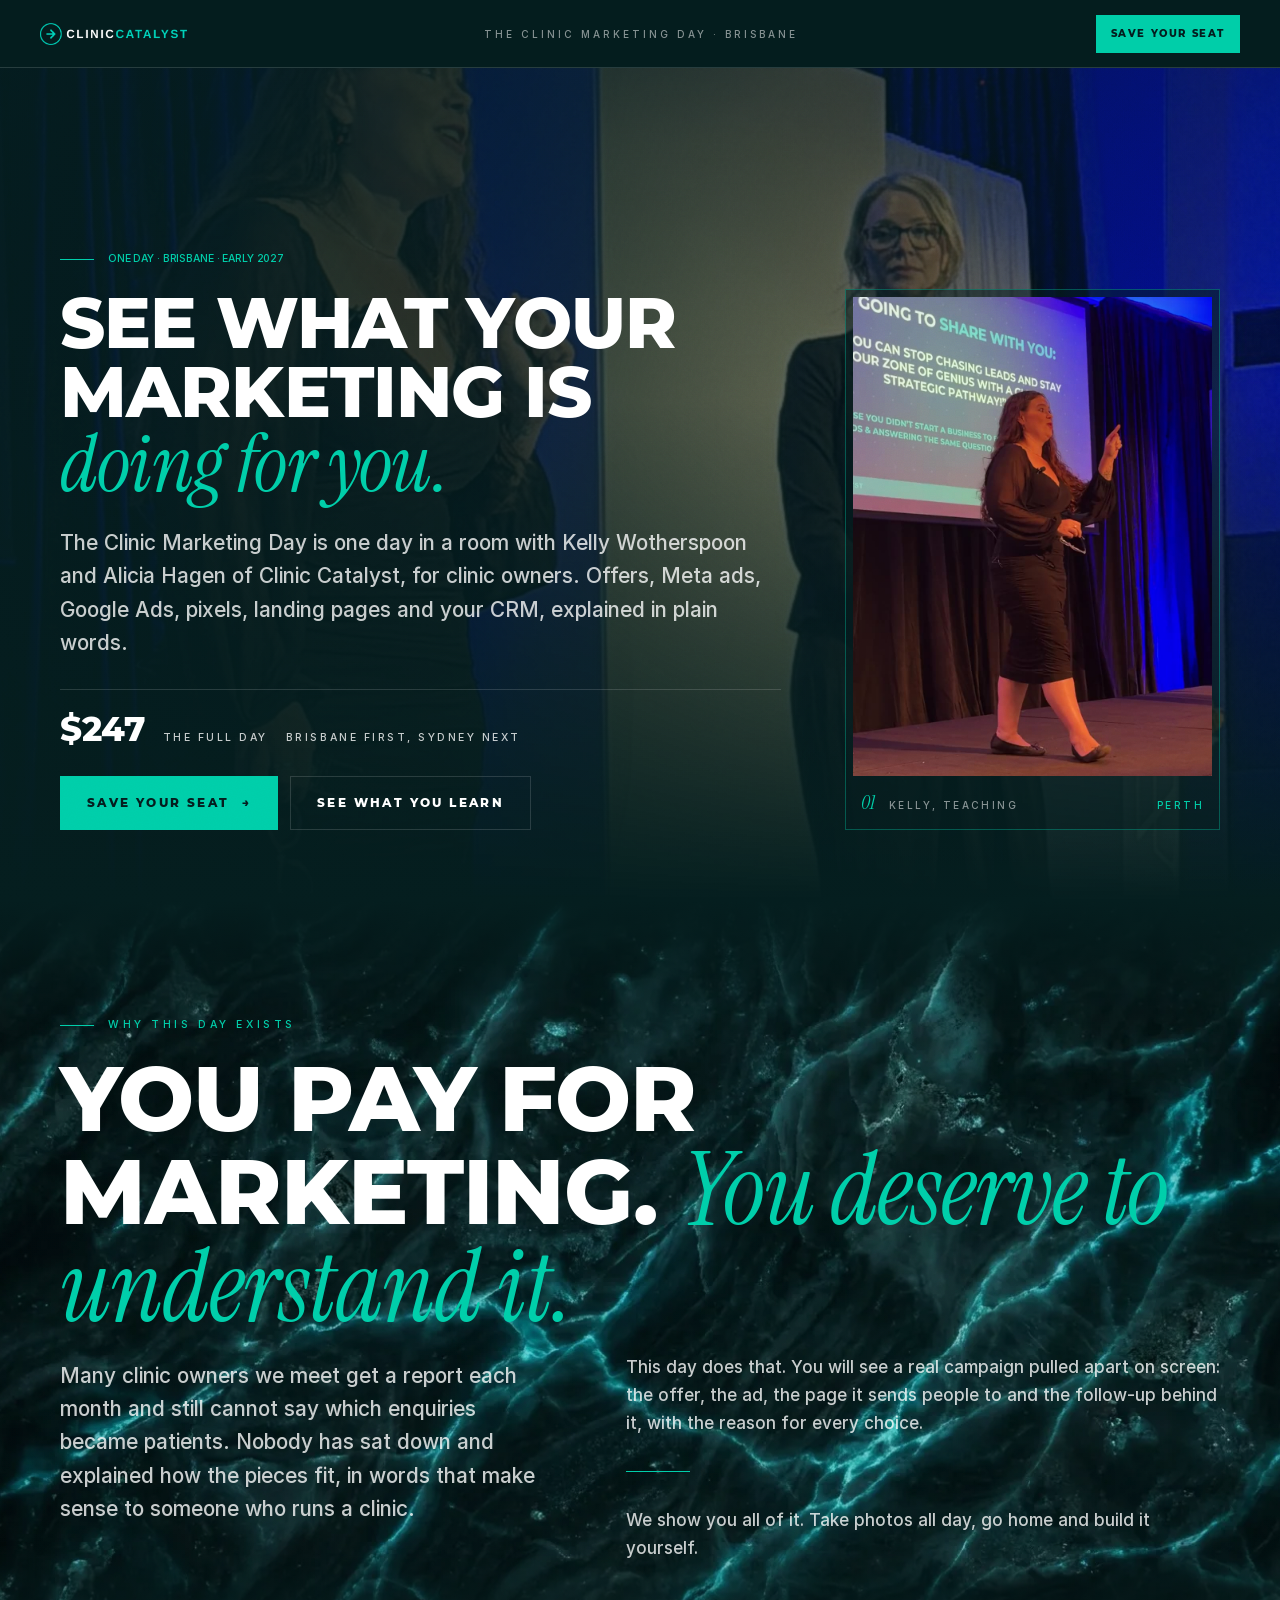
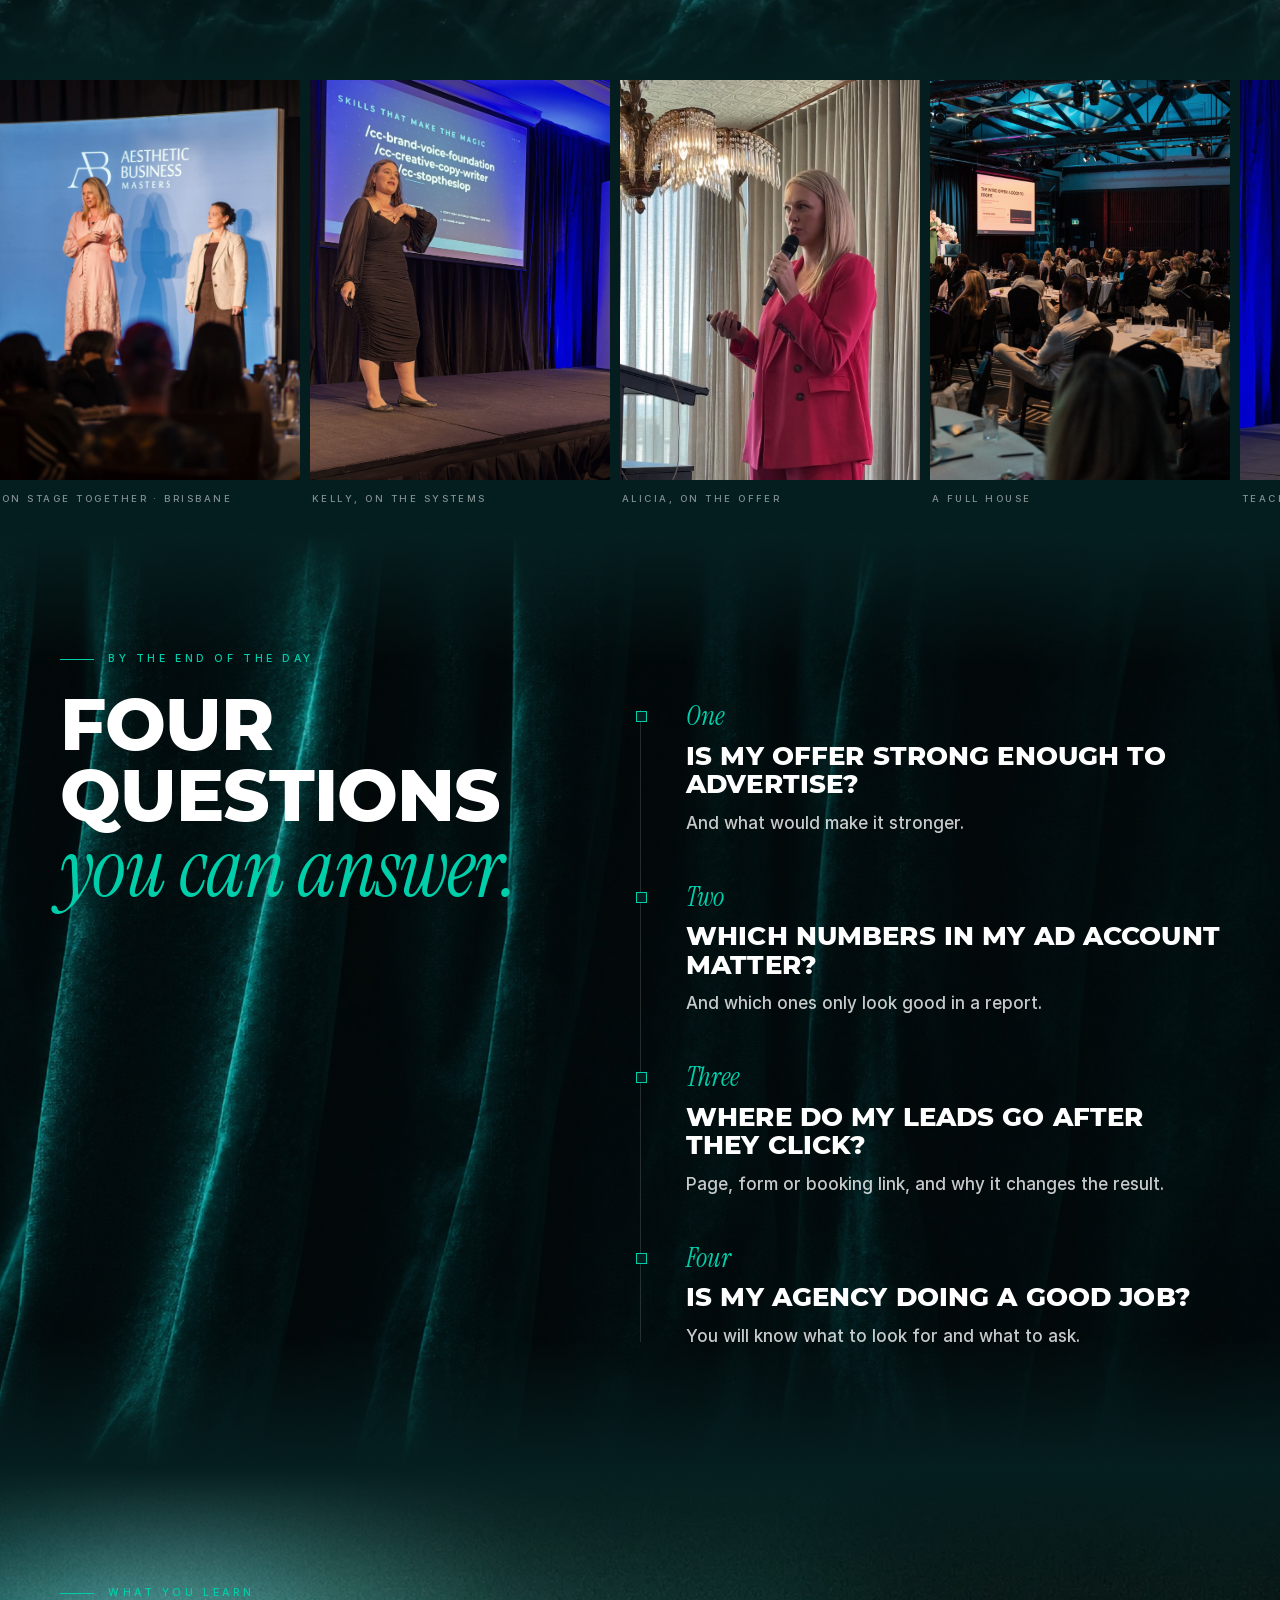
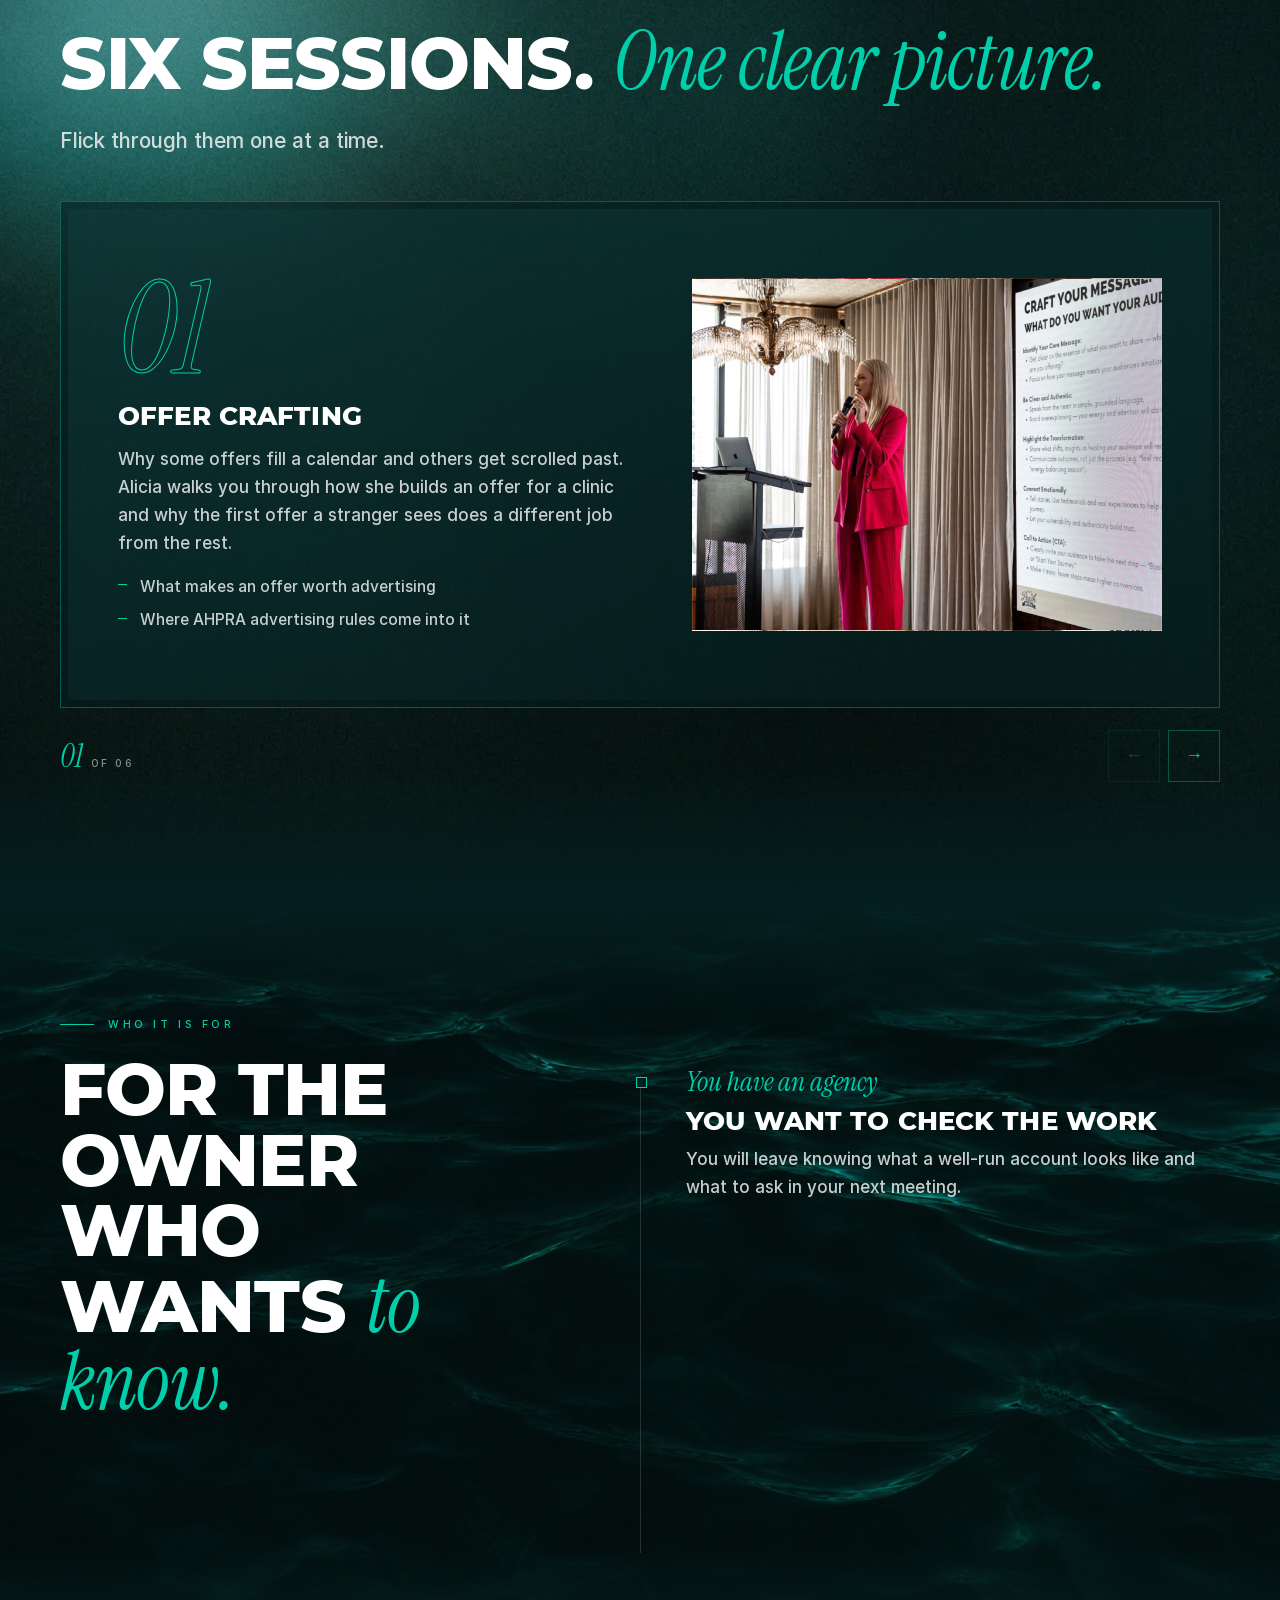
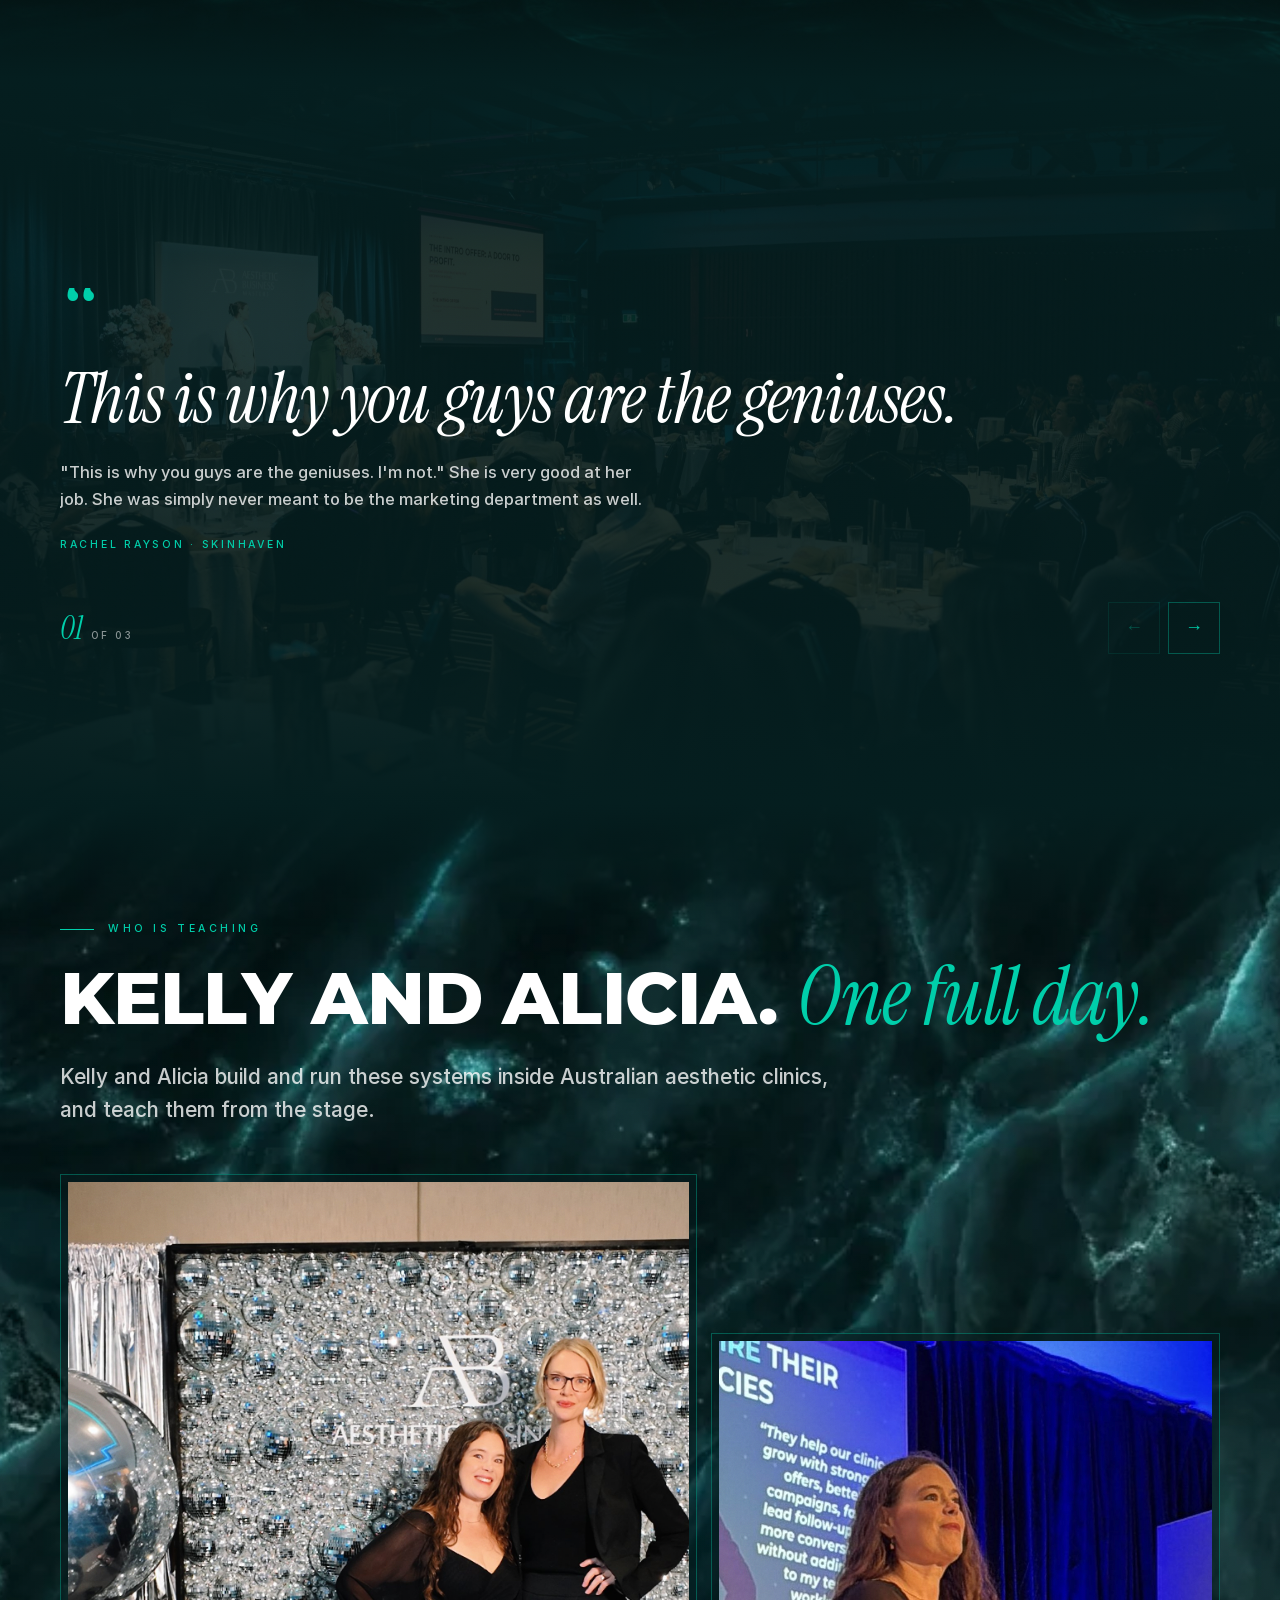
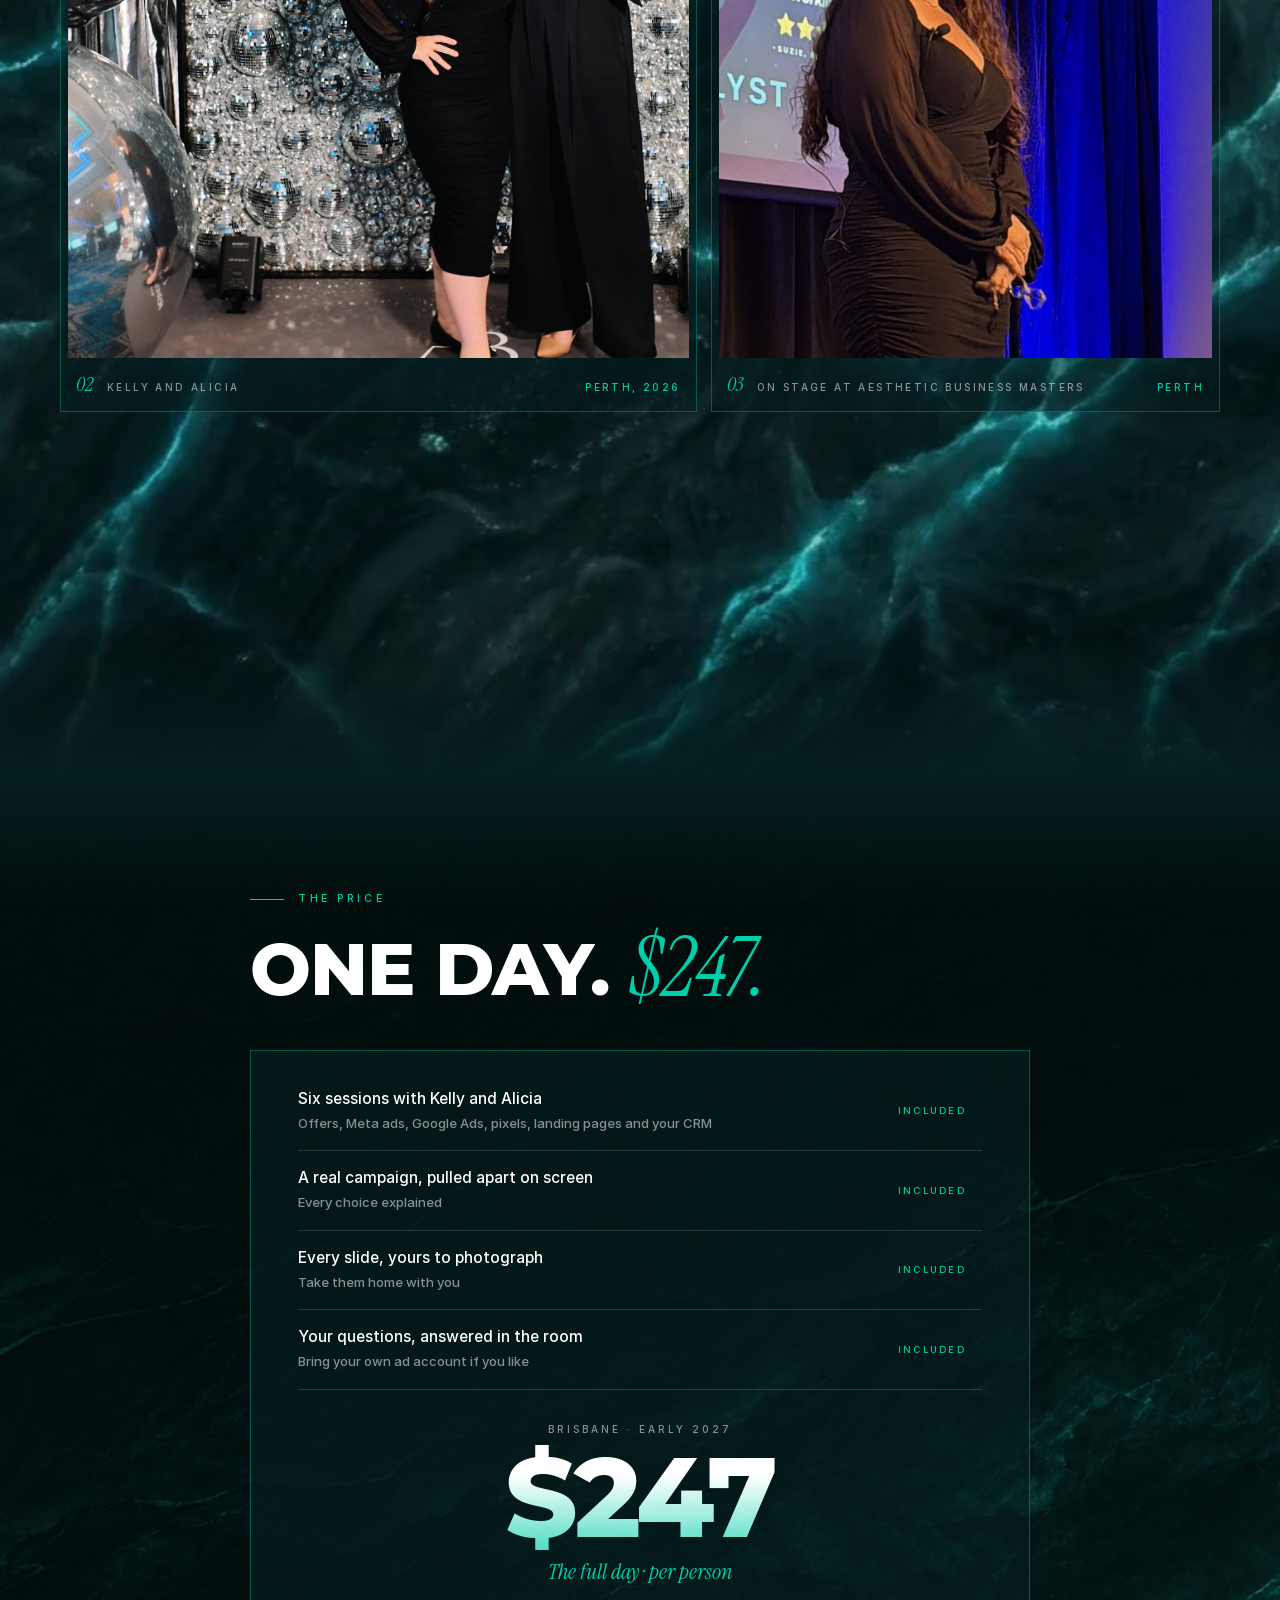
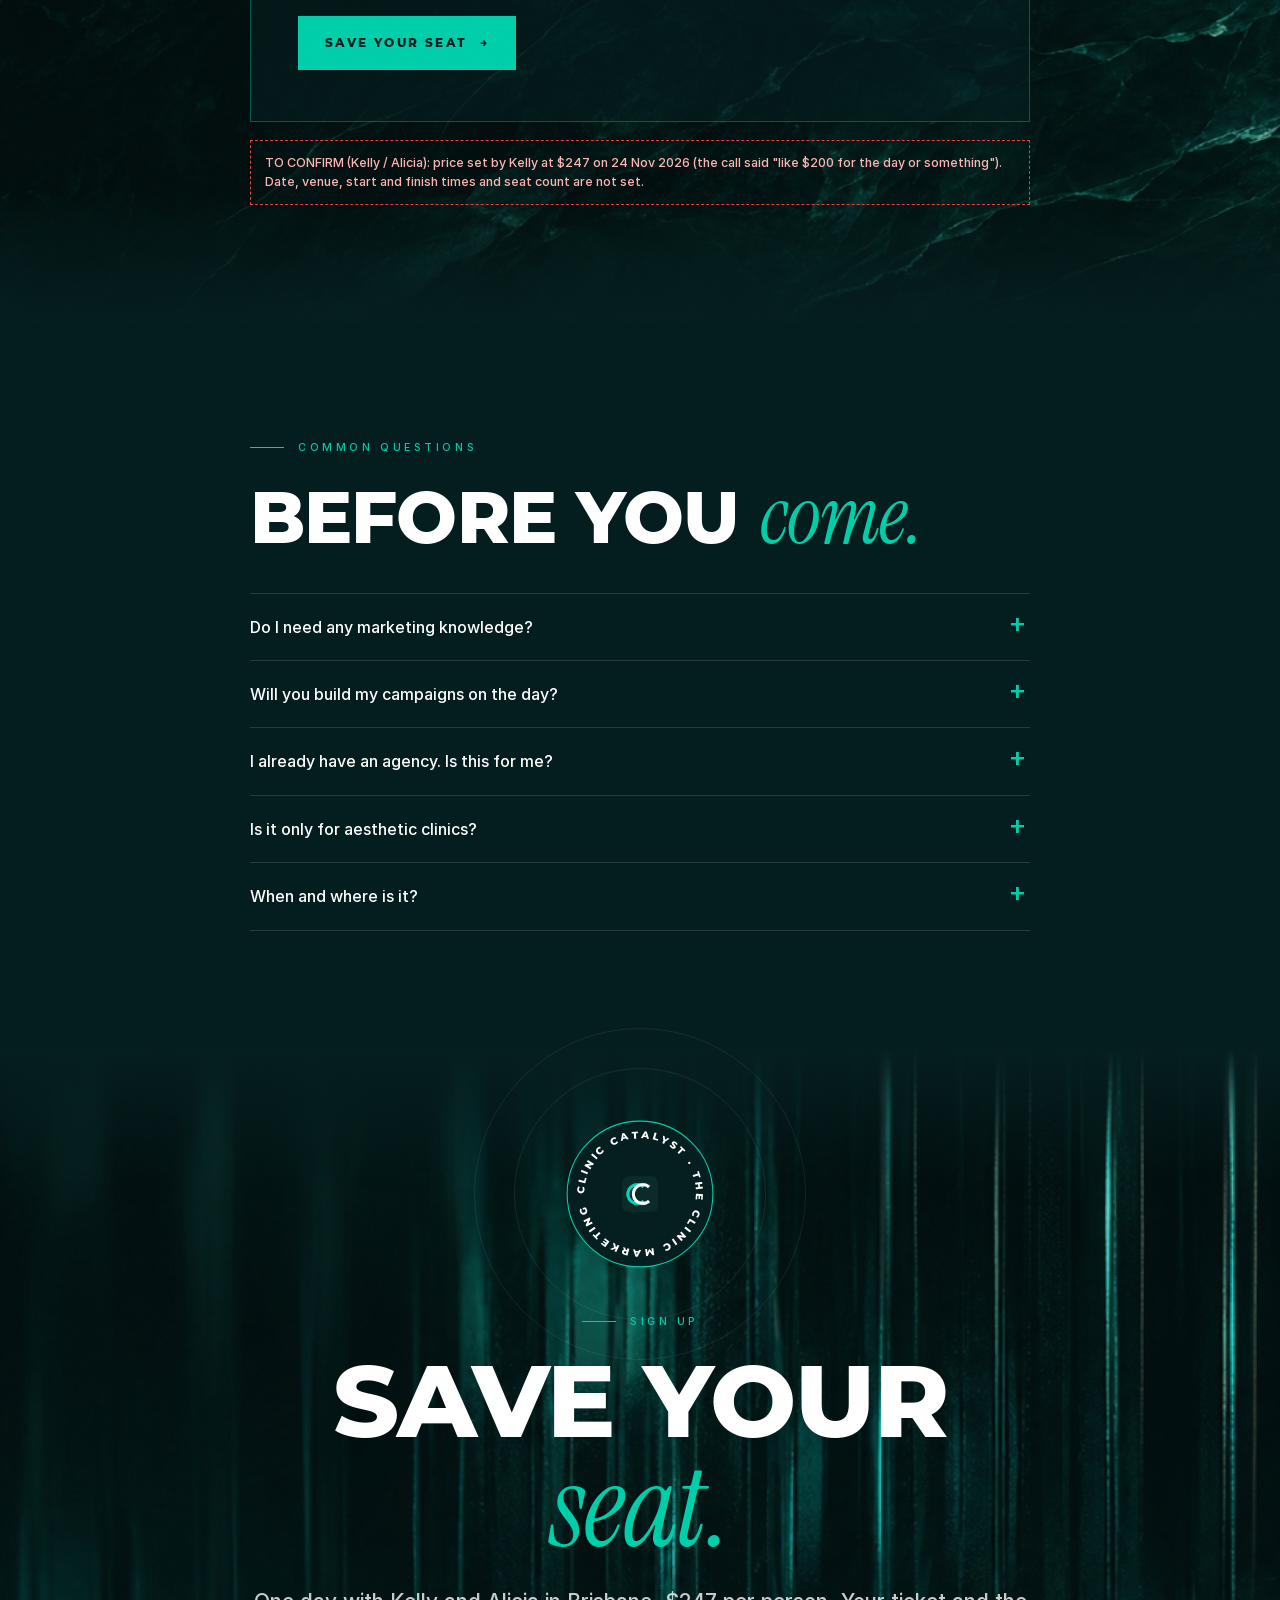
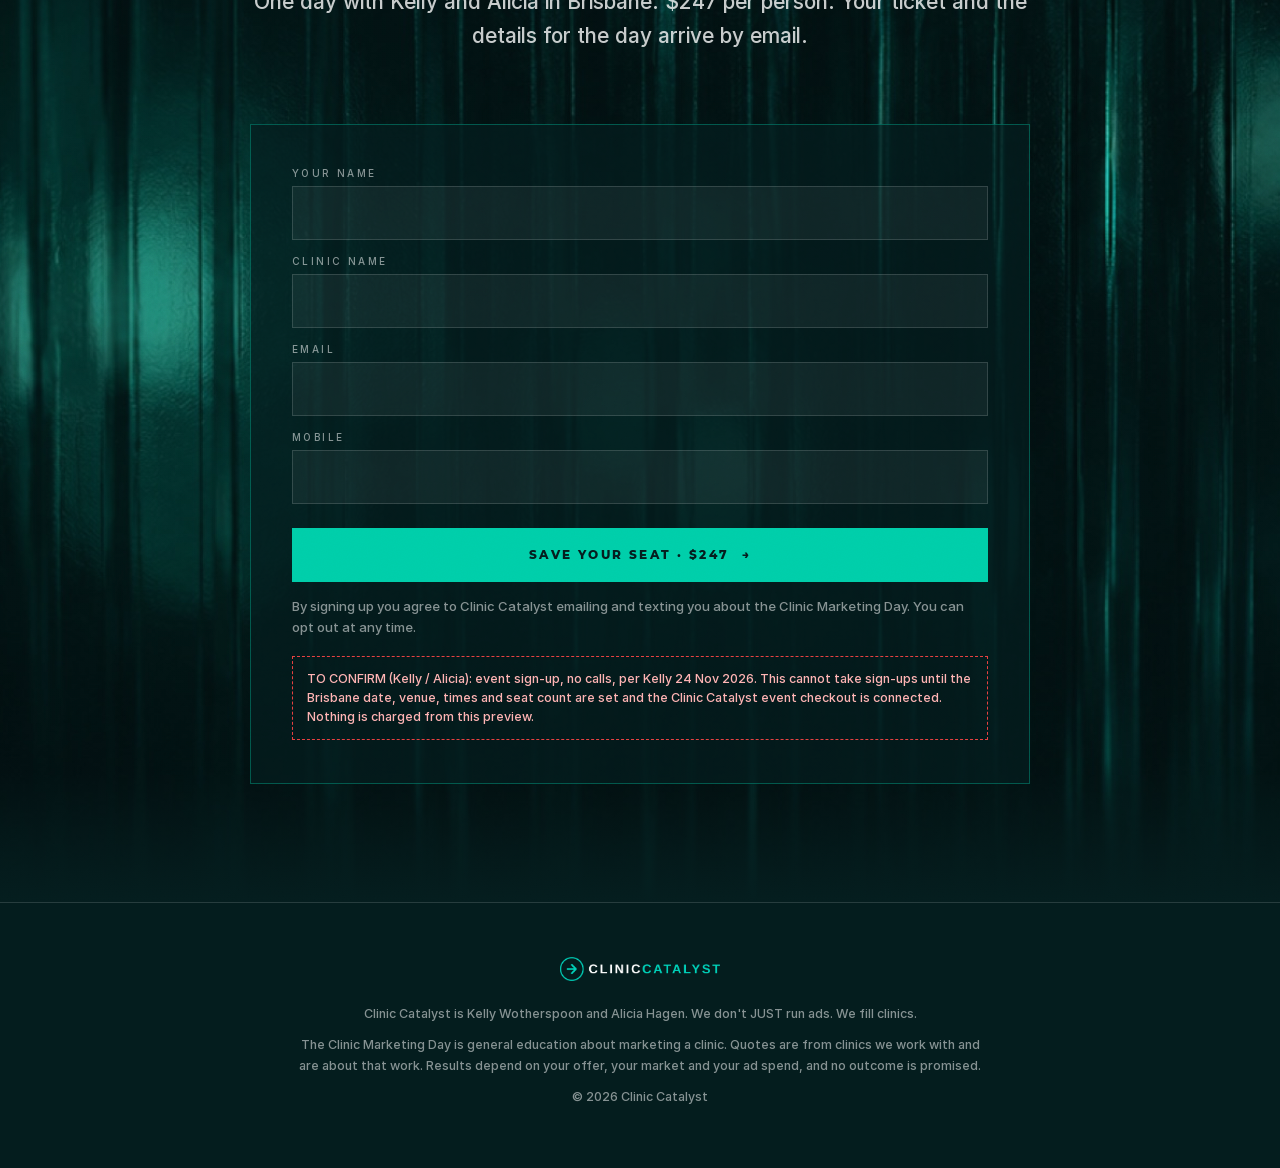
==== workshop/index.html @ 725e9683 "Clinic Catalyst 2027 plan and draft pages (internal preview) Co-Authored-By: Claude Fable 5.2 <norep" ====
<!DOCTYPE html>
<html lang="en-AU">
<head>
<meta charset="utf-8">
<meta name="viewport" content="width=device-width,initial-scale=1">
<meta name="robots" content="noindex,nofollow">
<title>The Clinic Marketing Day | Clinic Catalyst</title>
<meta name="description" content="One day in Brisbane for clinic owners with Kelly Wotherspoon and Alicia Hagen. Offers, Meta ads, Google Ads, pixels, landing pages and your CRM, explained in plain words.">
<link rel="icon" href="../media/icon.png">
<link rel="preload" as="image" href="../media/perth-stage-teaching.jpg">
<link rel="stylesheet" href="../media/cinema.css">
</head>
<body>

<header class="bar" id="nav">
  <img src="../media/logo.png" alt="Clinic Catalyst">
  <span class="tag">The Clinic Marketing Day &middot; Brisbane</span>
  <a class="btn sm" href="#seat">Save your seat</a>
</header>

<main>

<section class="film grain" id="top">
  <div class="bg" style="background-image:url(../media/perth-stage-teaching.jpg);background-position:50% 24%" role="img" aria-label="Kelly Wotherspoon and Alicia Hagen on stage at Aesthetic Business Masters in Perth"></div>
  <div class="veil"></div>
  <div class="wrap">
    <div>
      <span class="eye focus">One day &middot; Brisbane &middot; early 2027</span>
      <h1><span class="ln focus">See what your</span><span class="ln focus b">marketing is</span><span class="ln focus c"><i>doing for you.</i></span></h1>
      <p class="lede rv d2">The Clinic Marketing Day is one day in a room with Kelly Wotherspoon and Alicia Hagen of Clinic Catalyst, for clinic owners. Offers, Meta ads, Google Ads, pixels, landing pages and your CRM, explained in plain words.</p>
      <div class="price rv d3"><strong>$247</strong><span>The full day</span><span>Brisbane first, Sydney next</span></div>
      <div class="cta rv d3">
        <a class="btn" href="#seat">Save your seat <span class="arr">&rarr;</span></a>
        <a class="btn ghost" href="#learn">See what you learn</a>
      </div>
    </div>
    <div class="plate tall reel rv d2">
      <video src="../media/video/perth-stage.mp4" poster="../media/video/perth-stage-poster.jpg" autoplay muted loop playsinline aria-label="Kelly Wotherspoon teaching on stage in Perth"></video>
      <div class="cap"><b>01</b><span>Kelly, teaching</span><span>Perth</span></div>
    </div>
  </div>
</section>

<section class="tx tx-marble state grain" id="why">
  <div class="wrap">
    <span class="eye rv">Why this day exists</span>
    <h2 class="rv d1">You pay for marketing. <i>You deserve to understand it.</i></h2>
    <div class="split">
      <p class="lede rv d2">Many clinic owners we meet get a report each month and still cannot say which enquiries became patients. Nobody has sat down and explained how the pieces fit, in words that make sense to someone who runs a clinic.</p>
      <div>
        <p class="body rv d2">This day does that. You will see a real campaign pulled apart on screen: the offer, the ad, the page it sends people to and the follow-up behind it, with the reason for every choice.</p>
        <div class="rule rv"></div>
        <p class="body rv">We show you all of it. Take photos all day, go home and build it yourself.</p>
      </div>
    </div>
  </div>
</section>

<div class="strip" aria-label="Kelly and Alicia teaching">
  <div class="run">
    <figure><div style="background-image:url(../media/site/stage-wide.webp);background-position:50% 30%" role="img" aria-label="Alicia and Kelly presenting to a full room"></div><figcaption>On stage together &middot; Brisbane</figcaption></figure>
    <figure><div style="background-image:url(../media/perth-kelly-teach.jpg);background-position:30% 24%" role="img" aria-label="Kelly Wotherspoon teaching on stage"></div><figcaption>Kelly, on the systems</figcaption></figure>
    <figure><div style="background-image:url(../media/site/alicia-mic.jpg)" role="img" aria-label="Alicia Hagen speaking"></div><figcaption>Alicia, on the offer</figcaption></figure>
    <figure><div style="background-image:url(../media/site/room-tall.jpg)" role="img" aria-label="A full conference room"></div><figcaption>A full house</figcaption></figure>
    <figure><div style="background-image:url(../media/perth-alicia.jpg);background-position:50% 30%" role="img" aria-label="Alicia Hagen on stage in Perth"></div><figcaption>Teaching the room &middot; Perth</figcaption></figure>
    <figure><div style="background-image:url(../media/site/alicia-lectern.jpg)" role="img" aria-label="Alicia Hagen at the lectern"></div><figcaption>Where the leads come from</figcaption></figure>
  </div>
</div>

<section class="tx tx-silk grain" id="answers">
  <div class="wrap">
    <div class="split">
      <div>
        <span class="eye rv">By the end of the day</span>
        <h2 class="rv d1">Four questions <i>you can answer.</i></h2>
      </div>
      <ol class="days">
        <span class="draw" aria-hidden="true"></span>
        <li class="rv"><div class="when">One</div><h3>Is my offer strong enough to advertise?</h3><p>And what would make it stronger.</p></li>
        <li class="rv"><div class="when">Two</div><h3>Which numbers in my ad account matter?</h3><p>And which ones only look good in a report.</p></li>
        <li class="rv"><div class="when">Three</div><h3>Where do my leads go after they click?</h3><p>Page, form or booking link, and why it changes the result.</p></li>
        <li class="rv"><div class="when">Four</div><h3>Is my agency doing a good job?</h3><p>You will know what to look for and what to ask.</p></li>
      </ol>
    </div>
  </div>
</section>

<section class="tx tx-glow grain" id="learn">
  <div class="wrap">
    <span class="eye rv">What you learn</span>
    <h2 class="rv d1">Six sessions. <i>One clear picture.</i></h2>
    <p class="lede rv d2">Flick through them one at a time.</p>
    <div class="flick rv d2">
      <div class="track">

        <div class="slide"><div class="card"><div class="in">
          <div><div class="no">01</div><h3>Offer crafting</h3>
            <p>Why some offers fill a calendar and others get scrolled past. Alicia walks you through how she builds an offer for a clinic and why the first offer a stranger sees does a different job from the rest.</p>
            <ul><li>What makes an offer worth advertising</li><li>Where AHPRA advertising rules come into it</li></ul></div>
          <div class="vis" style="background-image:url(../media/alicia-presenting.jpg);background-position:28% 30%" role="img" aria-label="Alicia Hagen presenting on offers"></div>
        </div></div></div>

        <div class="slide"><div class="card"><div class="in">
          <div><div class="no">02</div><h3>Meta ads, and the numbers that matter</h3>
            <p>Open your Facebook and Instagram ad account and know what you are looking at. We show you the numbers that tell you if a campaign is working, and the vanity numbers that fill most reports.</p>
            <ul><li>The handful of numbers worth checking each week</li><li>How audiences work today, and when to narrow them</li></ul></div>
          <div class="vis" style="background-image:url(../media/perth-stage-3.jpg);background-position:50% 22%" role="img" aria-label="Kelly and Alicia on stage in Perth"></div>
        </div></div></div>

        <div class="slide"><div class="card"><div class="in">
          <div><div class="no">03</div><h3>Google Ads</h3>
            <p>How to show up when someone nearby searches for what you offer. Alicia explains broad match, phrase match and exact match, when to use each, and how a search campaign is put together.</p>
            <ul><li>Match types in plain words</li><li>A real campaign, explained choice by choice</li></ul></div>
          <div class="vis" style="background-image:url(../media/cc-conference-stage.jpg);background-position:50% 40%" role="img" aria-label="Alicia and Kelly on stage in Brisbane"></div>
        </div></div></div>

        <div class="slide"><div class="card"><div class="in">
          <div><div class="no">04</div><h3>Pixels and tracking</h3>
            <p>Many clinics have a pixel on their home page and nothing after it. Kelly shows you the piece that is usually missing, and why it is the one that tells you where your bookings came from.</p>
            <ul><li>What a pixel does and where it belongs</li><li>How to check your own</li></ul></div>
          <div class="vis" style="background-image:url(../media/perth-stage-wide.jpg);background-position:40% 30%" role="img" aria-label="Kelly presenting in Perth"></div>
        </div></div></div>

        <div class="slide"><div class="card"><div class="in">
          <div><div class="no">05</div><h3>Landing pages, lead forms and booking links</h3>
            <p>Where you send someone after they click changes the result. We compare a landing page, a lead form and a direct booking link, and show you when to use each one.</p>
            <ul><li>What a page needs to show before anyone scrolls</li><li>Lead form or booking link: how to choose</li></ul></div>
          <div class="vis" style="background-image:url(../media/cc-conference-networking.jpg);background-position:50% 40%" role="img" aria-label="Clinic owners talking at a conference"></div>
        </div></div></div>

        <div class="slide"><div class="card"><div class="in">
          <div><div class="no">06</div><h3>Your CRM and the follow-up</h3>
            <p>What happens to an enquiry in the first minute, the first day and the first week. Kelly shows you the system we build for clinics and how the follow-up runs while you are with patients.</p>
            <ul><li>Why we use a CRM and what it replaces</li><li>Each message a person gets between enquiry and booking</li></ul></div>
          <div class="vis shot" style="background-image:url(../media/site/system.png)" role="img" aria-label="A follow-up workflow running inside a clinic CRM"></div>
        </div></div></div>

      </div>
      <div class="ctl">
        <div class="count"><span class="cur">01</span><small>of <span class="tot">06</span></small></div>
        <div class="nav"><button class="prev" aria-label="Previous session">&larr;</button><button class="next" aria-label="Next session">&rarr;</button></div>
      </div>
    </div>
  </div>
</section>

<section class="tx tx-water grain" id="for">
  <div class="wrap">
    <div class="split">
      <div>
        <span class="eye rv">Who it is for</span>
        <h2 class="rv d1">For the owner who wants <i>to know.</i></h2>
        <p class="body rv d2">This is a learning day. You leave with knowledge, your notes and your photos. Building it afterwards is yours to do, or ours if you would like it done for you.</p>
      </div>
      <ol class="days">
        <span class="draw" aria-hidden="true"></span>
        <li class="rv"><div class="when">You have an agency</div><h3>You want to check the work</h3><p>You will leave knowing what a well-run account looks like and what to ask in your next meeting.</p></li>
        <li class="rv"><div class="when">You run it yourself</div><h3>You want to stop guessing</h3><p>You will see how the pieces connect, so the hours you already spend go into the things that move bookings.</p></li>
        <li class="rv"><div class="when">You are about to start</div><h3>You want to start well</h3><p>You will know what to set up first and in what order, before you spend a dollar on ads.</p></li>
      </ol>
    </div>
  </div>
</section>

<section class="words grain" id="words">
  <div class="bg" style="background-image:url(../media/site/room-wide.webp)" role="img" aria-label="A full room of clinic owners"></div>
  <div class="veil"></div>
  <div class="wrap">
    <span class="eye rv">From clinics we work with</span>
    <div class="flick rv d1">
      <div class="track">
        <div class="slide"><div class="quote"><div class="big">This is why you guys are the geniuses.</div><p class="full">"This is why you guys are the geniuses. I'm not." She is very good at her job. She was simply never meant to be the marketing department as well.</p><div class="who">Rachel Rayson &middot; Skinhaven</div></div></div>
        <div class="slide"><div class="quote"><div class="big">It's just like that weight lifted off.</div><p class="full">"...we've just been struggling like, are we compliant? Are we not compliant? And just the time and then it's like the energy and the thought about how we proceed."</p><div class="who">Bonnie Lass Beauty</div></div></div>
        <div class="slide"><div class="quote"><div class="big">You've taken it twenty steps further.</div><p class="full">"Oh my God, you've already taken it like 20 steps further. Because using Canva was the most tedious thing of my life."</p><div class="who">Marie Bertucci &middot; Facetology</div></div></div>
      </div>
      <div class="ctl">
        <div class="count"><span class="cur">01</span><small>of <span class="tot">03</span></small></div>
        <div class="nav"><button class="prev" aria-label="Previous quote">&larr;</button><button class="next" aria-label="Next quote">&rarr;</button></div>
      </div>
    </div>
  </div>
</section>

<section id="who" class="tx tx-marble grain">
  <div class="wrap">
    <span class="eye rv">Who is teaching</span>
    <h2 class="rv d1">Kelly and Alicia. <i>One full day.</i></h2>
    <p class="lede rv d2">Kelly and Alicia build and run these systems inside Australian aesthetic clinics, and teach them from the stage.</p>
    <div class="gallery">
      <div class="plate rv">
        <div class="img" style="background-image:url(../media/perth-wall-duo.jpg);background-position:50% 42%" role="img" aria-label="Kelly Wotherspoon and Alicia Hagen at Aesthetic Business Masters in Perth"></div>
        <div class="cap"><b>02</b><span>Kelly and Alicia</span><span>Perth, 2026</span></div>
      </div>
      <div class="plate rv d1">
        <div class="img" style="background-image:url(../media/perth-stage-duo.jpg);background-position:42% 40%" role="img" aria-label="Kelly and Alicia presenting on stage at Aesthetic Business Masters"></div>
        <div class="cap"><b>03</b><span>On stage at Aesthetic Business Masters</span><span>Perth</span></div>
      </div>
    </div>
    <div class="people">
      <div class="person rv">
        <div class="role">Mint Peach Media &middot; Clinic Catalyst</div>
        <h3>Alicia Hagen</h3>
        <p>Alicia has spent years inside skin, aesthetic and wellness clinics, with methods that focus on the parts of a campaign that convert. 15 years in marketing across national brands including Rimmel, Optus and Oracle, and founder of Mint Peach Media.</p>
      </div>
      <div class="person rv d1">
        <div class="role">Clinic Catalyst Co-Founder</div>
        <h3>Kelly Wotherspoon</h3>
        <p>Kelly is the systems queen. The same puzzle brain that made her a great naturopath now builds Claude-powered systems: she sees all the pieces, puts them together and automates them, so clinic owners get back the parts of the business they love.</p>
      </div>
    </div>
  </div>
</section>

<section class="tx tx-deep grain" id="price">
  <div class="wrap narrow">
    <span class="eye rv">The price</span>
    <h2 class="rv d1">One day. <i>$247.</i></h2>
    <div class="stack rv d2"><div class="in">
      <div class="row"><div class="what">Six sessions with Kelly and Alicia<small>Offers, Meta ads, Google Ads, pixels, landing pages and your CRM</small></div><div class="inc">Included</div></div>
      <div class="row"><div class="what">A real campaign, pulled apart on screen<small>Every choice explained</small></div><div class="inc">Included</div></div>
      <div class="row"><div class="what">Every slide, yours to photograph<small>Take them home with you</small></div><div class="inc">Included</div></div>
      <div class="row"><div class="what">Your questions, answered in the room<small>Bring your own ad account if you like</small></div><div class="inc">Included</div></div>
      <div class="total">
        <div class="lab">Brisbane &middot; early 2027</div>
        <div class="now">$247</div>
        <div class="terms">The full day &middot; per person</div>
        <div class="cta"><a class="btn" href="#seat">Save your seat <span class="arr">&rarr;</span></a></div>
      </div>
    </div></div>
    <div class="todo">TO CONFIRM (Kelly / Alicia): price set by Kelly at $247 on 24 Nov 2026 (the call said "like $200 for the day or something"). Date, venue, start and finish times and seat count are not set. </div>
  </div>
</section>

<section id="faq">
  <div class="wrap narrow">
    <span class="eye rv">Common questions</span>
    <h2 class="rv d1">Before you <i>come.</i></h2>
    <div class="faq rv d2">
      <details><summary>Do I need any marketing knowledge?</summary><p>No. Everything is explained from the start, in plain words. If you can run a clinic, you can follow this day.</p></details>
      <details><summary>Will you build my campaigns on the day?</summary><p>This is a learning day, so nothing is built in the room. You leave understanding how it all works and able to build it yourself or brief someone who will.</p></details>
      <details><summary>I already have an agency. Is this for me?</summary><p>Yes. You will understand what they should be doing for you and be able to check that they are doing a good job.</p></details>
      <details><summary>Is it only for aesthetic clinics?</summary><p>The examples come from skin and aesthetic clinics, because that is where we work. Owners of other booking-based clinics are welcome.</p></details>
      <details><summary>When and where is it?</summary><p>Brisbane first, in early 2027, then Sydney. The venue and times are sent with your ticket.</p></details>
    </div>
  </div>
</section>

<section class="tx tx-glass finale grain" id="seat">
  <div class="wrap narrow center">
    <div class="seal rv" aria-hidden="true">
  <svg viewBox="0 0 140 140"><defs><path id="c1" d="M70,70 m-52,0 a52,52 0 1,1 104,0 a52,52 0 1,1 -104,0"/></defs><circle class="ring" cx="70" cy="70" r="68"/><text><textPath href="#c1">CLINIC CATALYST &middot; THE CLINIC MARKETING DAY &middot;</textPath></text></svg>
  <img src="../media/icon.png" alt="">
</div>
    <span class="eye rv">Sign up</span>
    <h2 class="rv d1">Save your <i>seat.</i></h2>
    <p class="lede rv d2">One day with Kelly and Alicia in Brisbane. $247 per person. Your ticket and the details for the day arrive by email.</p>
    <div class="form rv d2"><div class="in">
      <!-- CHECKOUT: replace this block with the Clinic Catalyst event checkout (tag: marketing-day-brisbane) -->
      <label for="n">Your name</label><input id="n" autocomplete="name">
      <label for="c">Clinic name</label><input id="c" autocomplete="organization">
      <label for="e">Email</label><input id="e" type="email" autocomplete="email">
      <label for="p">Mobile</label><input id="p" type="tel" autocomplete="tel">
      <a class="btn" href="#seat">Save your seat &middot; $247 <span class="arr">&rarr;</span></a>
      <p class="small" style="margin-top:14px">By signing up you agree to Clinic Catalyst emailing and texting you about the Clinic Marketing Day. You can opt out at any time.</p>
      <div class="todo">TO CONFIRM (Kelly / Alicia): event sign-up, no calls, per Kelly 24 Nov 2026. This cannot take sign-ups until the Brisbane date, venue, times and seat count are set and the Clinic Catalyst event checkout is connected. Nothing is charged from this preview.</div>
    </div></div>
  </div>
</section>
</main>

<footer>
  <img src="../media/logo.png" alt="Clinic Catalyst">
  <p>Clinic Catalyst is Kelly Wotherspoon and Alicia Hagen. We don't JUST run ads. We fill clinics.</p>
  <p>The Clinic Marketing Day is general education about marketing a clinic. Quotes are from clinics we work with and are about that work. Results depend on your offer, your market and your ad spend, and no outcome is promised.</p>
  <p>&copy; <span class="yr">2026</span> Clinic Catalyst</p>
</footer>

<script src="../media/cinema.js"></script>
</body>
</html>
---- media/cinema.css ----
/* Clinic Catalyst - cinema system. Phone first. Sharp edges, marble, real photographs, serif italic accent. */
@font-face{font-family:"CC Display";src:url(fonts/display.ttf);font-weight:100 900;font-display:swap}
@font-face{font-family:"CC Body";src:url(fonts/body.ttf);font-weight:100 900;font-display:swap}
@font-face{font-family:"CC Serif";src:url(fonts/serif-italic.ttf);font-style:italic;font-display:swap}
:root{
  --ink:#041D1E;--deep:#06292A;--dark:#0A2A28;--mid:#0F3D3E;--teal:#00CEA9;--teal2:#5FE6CF;--red:#E84040;
  --white:#fff;--soft:rgba(255,255,255,.78);--mute:rgba(255,255,255,.52);--hair:rgba(255,255,255,.14);--line:rgba(0,206,169,.34);
  --paper:#F4F4F1;--text:#14201F;
  --disp:"CC Display","Montserrat",system-ui,sans-serif;--body:"CC Body","Inter",system-ui,sans-serif;--serif:"CC Serif","Instrument Serif",Georgia,serif;
  --bar:62px;--pad:22px;--max:1240px;
}
*{box-sizing:border-box;margin:0;padding:0;border-radius:0}
html{scroll-behavior:smooth;-webkit-text-size-adjust:100%}
body{background:var(--ink);color:var(--white);font:400 17px/1.65 var(--body);padding-top:var(--bar);overflow-x:hidden;-webkit-font-smoothing:antialiased}
img,video{display:block;max-width:100%}
a{color:inherit}
.wrap{width:100%;max-width:var(--max);margin:0 auto;padding:0 var(--pad);position:relative}
.narrow{max-width:860px}
.center{text-align:center}

/* top bar */
.bar{position:fixed;top:0;left:0;right:0;height:var(--bar);z-index:50;display:flex;align-items:center;justify-content:space-between;gap:14px;padding:0 var(--pad);background:var(--ink);border-bottom:1px solid var(--hair)}
.bar img{height:22px;width:auto}
.bar .tag{display:none;font:600 10px/1 var(--body);letter-spacing:.3em;text-transform:uppercase;color:var(--mute)}

/* type */
.eye{display:flex;align-items:center;gap:14px;font:600 10.5px/1.4 var(--body);letter-spacing:.34em;text-transform:uppercase;color:var(--teal);margin-bottom:22px}
.eye::before{content:"";width:34px;height:1px;background:var(--teal);flex:none}
.center .eye{justify-content:center}
h1,h2,h3{font-family:var(--disp);font-weight:800;text-transform:uppercase;letter-spacing:-.012em;line-height:.98}
h1{font-size:clamp(2.55rem,11.4vw,3.6rem)}
h2{font-size:clamp(2rem,8.4vw,4.5rem)}
h3{font-size:clamp(1.2rem,4.6vw,1.6rem);line-height:1.12;letter-spacing:.005em}
h1 i,h2 i,h3 i,.s{font-family:var(--serif);font-style:italic;font-weight:400;text-transform:none;color:var(--teal);letter-spacing:-.01em;font-size:1.13em;line-height:.95}
.lede{font-size:clamp(1.06rem,3.9vw,1.3rem);line-height:1.6;color:var(--soft);margin-top:24px;max-width:38em}
.body{color:var(--soft);margin-top:18px;max-width:40em}
.center .lede,.center .body{margin-left:auto;margin-right:auto}
.small{font-size:13px;line-height:1.6;color:var(--mute)}
em{font-style:italic;color:var(--teal2)}

/* buttons */
.btn{display:inline-flex;align-items:center;justify-content:center;gap:12px;min-height:54px;padding:0 26px;background:var(--teal);color:var(--ink);font:800 12px/1.2 var(--disp);letter-spacing:.2em;text-transform:uppercase;text-decoration:none;border:1px solid var(--teal);transition:background .3s,color .3s,transform .3s}
.btn:hover{background:transparent;color:var(--teal)}
.btn .arr{transition:transform .3s}.btn:hover .arr{transform:translateX(5px)}
.btn.ghost{background:transparent;color:var(--white);border-color:var(--hair)}
.btn.ghost:hover{border-color:var(--teal);color:var(--teal)}
.btn.sm{min-height:38px;padding:0 14px;font-size:10px;letter-spacing:.16em}
.cta{display:flex;flex-direction:column;gap:12px;margin-top:30px}

/* sections and textures: every texture fades to ink top and bottom so joins are soft */
section{position:relative;padding:92px 0}
.tx{background-color:var(--ink);background-size:cover;background-position:center}
.tx::before{content:"";position:absolute;inset:0;background:linear-gradient(180deg,var(--ink) 0,rgba(4,29,30,.2) 130px,rgba(4,29,30,.2) calc(100% - 130px),var(--ink) 100%);pointer-events:none}
.tx>*{position:relative}
.tx-marble{background-image:url(site/marble.webp)}
.tx-glow{background-image:url(site/glow.webp)}
.tx-deep{background-image:url(gen2/tx-marble-deep.jpg),url(site/marble.webp)}
.tx-silk{background-image:url(gen2/tx-silk.jpg),url(site/glow.webp)}
.tx-glass{background-image:url(gen2/tx-glass.jpg),url(site/glow.webp)}
.tx-water{background-image:url(gen2/tx-water.jpg),url(site/marble.webp)}
.grain::after{content:"";position:absolute;inset:0;pointer-events:none;opacity:.07;mix-blend-mode:overlay;background-image:url("data:image/svg+xml;utf8,<svg xmlns='http://www.w3.org/2000/svg' width='220' height='220'><filter id='n'><feTurbulence type='fractalNoise' baseFrequency='.85' numOctaves='3' stitchTiles='stitch'/></filter><rect width='220' height='220' filter='url(%23n)'/></svg>")}

/* film hero */
.film{padding:0;min-height:calc(100svh - var(--bar));display:flex;align-items:flex-end;overflow:hidden;background:var(--ink)}
.film .bg{position:absolute;left:0;right:0;top:0;height:50svh;background-size:cover;background-position:50% 30%;animation:ken 34s ease-in-out infinite alternate;will-change:transform}
.film .veil{position:absolute;left:0;right:0;top:0;height:calc(50svh + 2px);background:linear-gradient(180deg,rgba(4,29,30,.28) 0%,rgba(4,29,30,.1) 30%,rgba(4,29,30,.75) 72%,var(--ink) 100%)}
.film .wrap{padding-top:calc(42svh);padding-bottom:54px}
.film h1{margin-top:4px}
.film h1 .ln{display:block}
.price{display:flex;flex-wrap:wrap;align-items:baseline;gap:6px 18px;margin-top:30px;padding-top:22px;border-top:1px solid var(--hair);font:600 10.5px/1.5 var(--body);letter-spacing:.24em;text-transform:uppercase;color:var(--soft)}
.price strong{font:800 2.1rem/1 var(--disp);letter-spacing:-.01em;color:var(--white)}
@keyframes ken{from{transform:scale(1) translate3d(0,0,0)}to{transform:scale(1.13) translate3d(-1.5%,-1.5%,0)}}
/* title resolves out of soft focus, the way The Vault's title does */
.focus{animation:focus 2.2s cubic-bezier(.2,.7,.2,1) both}
.focus.b{animation-delay:.35s}.focus.c{animation-delay:.7s}
@keyframes focus{from{filter:blur(22px);opacity:0;letter-spacing:.08em;transform:translateY(14px)}to{filter:blur(0);opacity:1;letter-spacing:-.012em;transform:none}}

/* framed plate: photograph or film in a hairline frame with a numbered caption */
.plate{border:1px solid var(--line);padding:7px;background:rgba(4,29,30,.5)}
.plate .img{background-size:cover;background-position:50% 30%;aspect-ratio:4/5;overflow:hidden;position:relative}
.plate video{width:100%;height:100%;object-fit:cover;aspect-ratio:4/5}
.plate.wide .img{aspect-ratio:16/10}
.plate.tall .img,.plate.tall video{aspect-ratio:3/4}
.plate .cap{display:flex;gap:14px;align-items:baseline;padding:16px 8px 9px;font:600 10px/1.5 var(--body);letter-spacing:.24em;text-transform:uppercase;color:var(--mute)}
.plate .cap b{font:400 1.25rem/1 var(--serif);font-style:italic;color:var(--teal);letter-spacing:0;text-transform:none}
.plate .cap span:last-child{margin-left:auto;color:var(--teal);text-align:right}
.reel{margin-top:44px}

/* filmstrip */
.strip{padding:0 0 10px;background:var(--ink)}
.strip .run{display:flex;gap:10px;overflow-x:auto;scroll-snap-type:x mandatory;padding:0 var(--pad) 18px;scrollbar-width:none}
.strip .run::-webkit-scrollbar{display:none}
.strip figure{flex:none;width:68vw;max-width:340px;scroll-snap-align:start}
.strip figure div{aspect-ratio:3/4;background-size:cover;background-position:50% 30%;filter:saturate(.92)}
.strip figcaption{padding:12px 2px 0;font:600 9.5px/1.5 var(--body);letter-spacing:.26em;text-transform:uppercase;color:var(--mute)}

/* marquee band */
.band{overflow:hidden;border-top:1px solid var(--hair);border-bottom:1px solid var(--hair);background:var(--ink);padding:18px 0}
.band .run{display:flex;gap:44px;width:max-content;animation:slide 46s linear infinite}
.band span{font:800 11px/1 var(--disp);letter-spacing:.3em;text-transform:uppercase;color:var(--mute);white-space:nowrap}
.band span:nth-child(3n){font:400 1.25rem/.6 var(--serif);font-style:italic;letter-spacing:0;text-transform:none;color:var(--teal)}
@keyframes slide{to{transform:translateX(-50%)}}

/* reveals */
.rv{opacity:0;transform:translateY(26px);filter:blur(8px);transition:opacity 1s cubic-bezier(.2,.7,.2,1),transform 1s cubic-bezier(.2,.7,.2,1),filter 1s}
.rv.on{opacity:1;transform:none;filter:none}
.d1{transition-delay:.12s}.d2{transition-delay:.24s}.d3{transition-delay:.36s}.d4{transition-delay:.48s}

/* statement */
.state h2{font-size:clamp(2.3rem,10.5vw,5.6rem)}
.rule{width:64px;height:1px;background:var(--teal);margin:34px 0}

/* one at a time viewer */
.flick{margin-top:44px}
.flick .track{display:flex;overflow-x:auto;scroll-snap-type:x mandatory;scrollbar-width:none;gap:14px}
.flick .track::-webkit-scrollbar{display:none}
.flick .slide{flex:none;width:100%;scroll-snap-align:center}
.card{border:1px solid var(--line);padding:7px;height:100%;background:rgba(4,29,30,.55)}
.card .in{display:grid;gap:26px;padding:26px 20px 30px;height:100%;background:linear-gradient(160deg,rgba(15,61,62,.5),rgba(4,29,30,.2))}
.card .no{font:400 5.2rem/.8 var(--serif);font-style:italic;color:transparent;-webkit-text-stroke:1px var(--teal);margin-bottom:22px}
.card p{color:var(--soft);margin-top:14px}
.card ul{list-style:none;margin-top:18px;display:grid;gap:10px}
.card li{position:relative;padding-left:22px;color:var(--soft);font-size:15.5px;line-height:1.5}
.card li::before{content:"";position:absolute;left:0;top:.62em;width:9px;height:1px;background:var(--teal)}
.card .vis{aspect-ratio:4/3;background-size:cover;background-position:50% 30%;border:1px solid var(--hair);position:relative;overflow:hidden}
.card .vis.shot{background-color:#fff;background-size:cover;background-position:0 0}
.ctl{display:flex;align-items:center;justify-content:space-between;gap:16px;margin-top:22px}
.ctl .count{font:400 2rem/1 var(--serif);font-style:italic;color:var(--teal)}
.ctl .count small{font:600 10px/1 var(--body);font-style:normal;letter-spacing:.24em;text-transform:uppercase;color:var(--mute);margin-left:8px}
.ctl .dots{display:none}
.ctl .nav{display:flex;gap:8px}
.ctl button{width:52px;height:52px;background:transparent;border:1px solid var(--line);color:var(--teal);font-size:18px;cursor:pointer;transition:background .3s,color .3s}
.ctl button:hover{background:var(--teal);color:var(--ink)}
.ctl button:disabled{opacity:.3}

/* enquiry panel that plays */
.sys ol{list-style:none;display:grid;gap:0}
.sys li{display:grid;grid-template-columns:62px 1fr;gap:12px;padding:13px 0;border-top:1px solid var(--hair);opacity:.3;transition:opacity .6s}
.sys li.on{opacity:1}
.sys time{font:600 10px/1.7 var(--body);letter-spacing:.14em;text-transform:uppercase;color:var(--teal)}
.sys .t{font:700 14.5px/1.35 var(--body)}
.sys .d{font-size:13px;line-height:1.45;color:var(--mute);margin-top:3px}
.sys .head{display:flex;justify-content:space-between;gap:10px;font:600 9.5px/1.4 var(--body);letter-spacing:.22em;text-transform:uppercase;color:var(--mute);padding-bottom:12px}
.sys .live{color:var(--teal);display:flex;align-items:center;gap:7px}
.sys .live i{width:6px;height:6px;background:var(--teal);animation:blink 1.4s infinite}
.sys .note{margin-top:12px}
.sys .vis{aspect-ratio:auto;padding:18px 16px;background:rgba(4,29,30,.75)}
@keyframes blink{50%{opacity:.25}}

/* thirty days: a line that draws as you scroll */
.days{list-style:none;margin-top:50px;position:relative;padding-left:34px}
.days::before{content:"";position:absolute;left:6px;top:8px;bottom:8px;width:1px;background:var(--hair)}
.days .draw{position:absolute;left:6px;top:8px;width:1px;height:0;background:var(--teal);box-shadow:0 0 14px var(--teal)}
.days li{position:relative;padding:0 0 46px}
.days li:last-child{padding-bottom:0}
.days li::before{content:"";position:absolute;left:-32px;top:9px;width:9px;height:9px;background:var(--ink);border:1px solid var(--teal)}
.days .when{font:400 1.7rem/1 var(--serif);font-style:italic;color:var(--teal);margin-bottom:12px}
.days p{color:var(--soft);margin-top:10px;max-width:36em}

/* join: the seal sits in its own space between a dark and a light section */
.join{height:190px;display:flex;align-items:center;justify-content:center;position:relative}
.join.down{background:linear-gradient(180deg,var(--ink) 0%,#3d5453 46%,var(--paper) 100%)}
.join.up{background:linear-gradient(180deg,var(--paper) 0%,#3d5453 54%,var(--ink) 100%)}
.join.dark{background:var(--ink);height:150px}
.seal{width:118px;height:118px;position:relative;flex:none}
.seal svg{width:100%;height:100%;display:block;will-change:transform}
.seal text{font:700 9.4px var(--disp);letter-spacing:.3em;fill:var(--white)}
.seal .ring{fill:var(--ink);stroke:var(--teal);stroke-width:1}
.seal img{position:absolute;left:50%;top:50%;width:40px;height:40px;transform:translate(-50%,-50%)}

/* results on paper */
.paper{background:var(--paper);color:var(--text);padding:60px 0 70px}
.paper .eye{color:#0b7d6b}.paper .eye::before{background:#0b7d6b}
.paper h2 i{color:#0b8f7a}
.paper .lede{color:#3d4a49}
.nums{display:grid;gap:14px;margin-top:40px}
.num{background:#fff;border-top:3px solid var(--teal);padding:24px 22px 26px;box-shadow:0 18px 40px rgba(4,29,30,.07)}
.num.ctx{border-top-color:var(--red)}
.num .k{font:600 9.5px/1.4 var(--body);letter-spacing:.26em;text-transform:uppercase;color:#6b7776}
.num .v{font:800 clamp(2.6rem,12vw,3.9rem)/1 var(--disp);letter-spacing:-.03em;margin-top:14px;color:var(--text)}
.num .of{font:700 14px/1.4 var(--body);color:#0b7d6b;margin-top:6px}
.num p{font-size:14.5px;line-height:1.55;color:#4a5655;margin-top:12px}
.paper .src{font-size:12px;line-height:1.6;color:#6b7776;margin-top:26px;max-width:46em}

/* in their words */
.words{padding:0;overflow:hidden;background:var(--ink)}
.words .bg{position:absolute;inset:0;background-size:cover;background-position:50% 50%;opacity:.62}
.words .veil{position:absolute;inset:0;background:linear-gradient(180deg,var(--ink) 0%,rgba(4,29,30,.82) 26%,rgba(4,29,30,.82) 74%,var(--ink) 100%)}
.words .wrap{padding-top:96px;padding-bottom:96px}
.quote{padding:6px 0 0}
.quote .big{font:400 clamp(2.2rem,9.6vw,4.4rem)/1.02 var(--serif);font-style:italic;color:var(--white);letter-spacing:-.01em}
.quote .big::before{content:"\201C";display:block;color:var(--teal);font-size:1.5em;line-height:.6;margin-bottom:6px}
.quote .full{color:var(--soft);margin-top:24px;max-width:36em;font-size:1.02rem}
.quote .who{margin-top:24px;font:600 10.5px/1.5 var(--body);letter-spacing:.26em;text-transform:uppercase;color:var(--teal)}

/* people */
.people{display:grid;gap:34px;margin-top:48px}
.person .role{font:600 10px/1.5 var(--body);letter-spacing:.26em;text-transform:uppercase;color:var(--teal);margin:20px 0 8px}
.person p{color:var(--soft);margin-top:12px}
.gallery{display:grid;gap:14px;margin-top:48px}

/* value stack */
.stack{margin-top:44px;border:1px solid var(--line);padding:7px;background:rgba(4,29,30,.6)}
.stack .in{padding:8px 18px 30px}
.stack .row{display:grid;grid-template-columns:1fr auto;gap:4px 16px;padding:17px 0;border-bottom:1px solid var(--hair)}
.stack .what{font:700 15.5px/1.35 var(--body)}
.stack .what small{display:block;font:400 13px/1.5 var(--body);color:var(--mute);margin-top:4px}
.stack .val{font:800 15px/1.35 var(--disp);color:var(--soft);text-align:right}
.stack .inc{grid-column:1/-1;font:600 9.5px/1 var(--body);letter-spacing:.24em;text-transform:uppercase;color:var(--teal)}
.total{text-align:center;padding-top:34px}
.total .lab{font:600 10px/1 var(--body);letter-spacing:.3em;text-transform:uppercase;color:var(--mute)}
.total .was{font:800 1.9rem/1 var(--disp);color:var(--mute);margin-top:14px;text-decoration:line-through;text-decoration-color:var(--red);text-decoration-thickness:2px}
.total .now{font:800 clamp(4rem,19vw,7rem)/.95 var(--disp);letter-spacing:-.03em;margin-top:10px;background:linear-gradient(180deg,#fff 30%,var(--teal) 130%);-webkit-background-clip:text;background-clip:text;color:transparent}
.total .terms{font:400 1.35rem/1.2 var(--serif);font-style:italic;color:var(--teal);margin-top:10px}
.total .cta{align-items:center}

/* renting or owning */
.versus{display:grid;gap:14px;margin-top:44px}
.versus .card h3{margin-bottom:6px}
.versus .a{border-color:var(--hair)}.versus .a h3{color:var(--mute)}.versus .a li::before{background:var(--mute)}

/* questions */
.faq{margin-top:38px;border-top:1px solid var(--hair)}
.faq details{border-bottom:1px solid var(--hair)}
.faq summary{list-style:none;cursor:pointer;padding:22px 40px 22px 0;position:relative;font:700 16px/1.4 var(--body)}
.faq summary::-webkit-details-marker{display:none}
.faq summary::after{content:"+";position:absolute;right:4px;top:16px;font:300 26px/1 var(--body);color:var(--teal);transition:transform .3s}
.faq details[open] summary::after{transform:rotate(45deg)}
.faq p{color:var(--soft);padding:0 0 24px;max-width:40em}

/* close */
.finale{padding-top:70px}
.finale h2{font-size:clamp(2.5rem,12vw,6.4rem)}
.finale .seal{margin:0 auto 46px;width:150px;height:150px}
.finale .seal::before,.finale .seal::after{content:"";position:absolute;left:50%;top:50%;border:1px solid rgba(255,255,255,.08);border-radius:50%;transform:translate(-50%,-50%);pointer-events:none}
.finale .seal::before{width:250px;height:250px}.finale .seal::after{width:330px;height:330px}
.finale .form{margin-top:72px}
.shot-plate{margin-top:40px;box-shadow:0 24px 64px rgba(4,29,30,.14);border:1px solid rgba(4,29,30,.1)}
.shot-plate img{width:100%;height:auto}
.paper .cap2{font-size:12px;color:#6b7776;margin-top:14px}
.form{margin-top:40px;text-align:left;border:1px solid var(--line);padding:7px;background:rgba(4,29,30,.7)}
.form .in{padding:26px 20px 28px;display:grid}
.form label{font:600 10px/1 var(--body);letter-spacing:.24em;text-transform:uppercase;color:var(--mute);margin:16px 0 8px}
.form label:first-of-type{margin-top:0}
.form input,.form select{height:54px;background:rgba(255,255,255,.05);border:1px solid var(--hair);color:#fff;font:400 16px var(--body);padding:0 14px;width:100%}
.form input:focus,.form select:focus{outline:none;border-color:var(--teal)}
.form .btn{margin-top:24px}
.todo{margin-top:18px;border:1px dashed var(--red);color:#ffb3b3;font-size:12.5px;line-height:1.55;padding:12px 14px}
.clean .todo{display:none}

footer{background:var(--ink);border-top:1px solid var(--hair);padding:54px var(--pad) 60px;text-align:center}
footer img{height:24px;margin:0 auto 22px}
footer p{font-size:12.5px;line-height:1.7;color:var(--mute);max-width:56em;margin:10px auto 0}

@media (min-width:720px){
  :root{--pad:40px;--bar:68px}
  .bar .tag{display:block}
  .cta{flex-direction:row;flex-wrap:wrap}
  .nums{grid-template-columns:repeat(3,1fr)}
  .people{grid-template-columns:1fr 1fr}
  .versus{grid-template-columns:1fr 1fr}
  .strip figure{width:300px}
  .gallery{grid-template-columns:1.25fr 1fr;align-items:end}
  .form .in{padding:36px 34px}
}
@media (min-width:1020px){
  section{padding:118px 0}
  h1{font-size:clamp(3.6rem,5.5vw,5.6rem)}
  .film .wrap{display:grid;grid-template-columns:1.5fr .78fr;gap:64px;align-items:end;padding-top:80px;padding-bottom:70px}
  .film .bg{inset:-4%;height:auto}
  .film .veil{inset:0;height:auto;background:linear-gradient(90deg,rgba(4,29,30,.93) 0%,rgba(4,29,30,.78) 46%,rgba(4,29,30,.35) 100%),linear-gradient(180deg,rgba(4,29,30,.25) 0%,rgba(4,29,30,0) 40%,var(--ink) 100%)}
  .reel{margin-top:0}
  .card .in{grid-template-columns:1.05fr .95fr;gap:54px;padding:54px 50px;align-items:center}
  .card .no{font-size:8rem}
  .flick .slide{width:100%}
  .split{display:grid;grid-template-columns:.9fr 1.1fr;gap:80px;align-items:start}
  .stack .row{grid-template-columns:1fr auto auto;align-items:center}
  .stack .inc{grid-column:auto;min-width:90px;text-align:right}
  .stack .in{padding:14px 40px 44px}
  .join{height:230px}.seal{width:140px;height:140px}
  .days{padding-left:60px}.days::before,.days .draw{left:14px}.days li::before{left:-50px}
  .words .wrap{padding-top:150px;padding-bottom:150px}
}
@media (prefers-reduced-motion:reduce){
  .film .bg,.band .run,.focus,.sys .live i{animation:none}
  .rv{opacity:1;transform:none;filter:none;transition:none}
  html{scroll-behavior:auto}
}
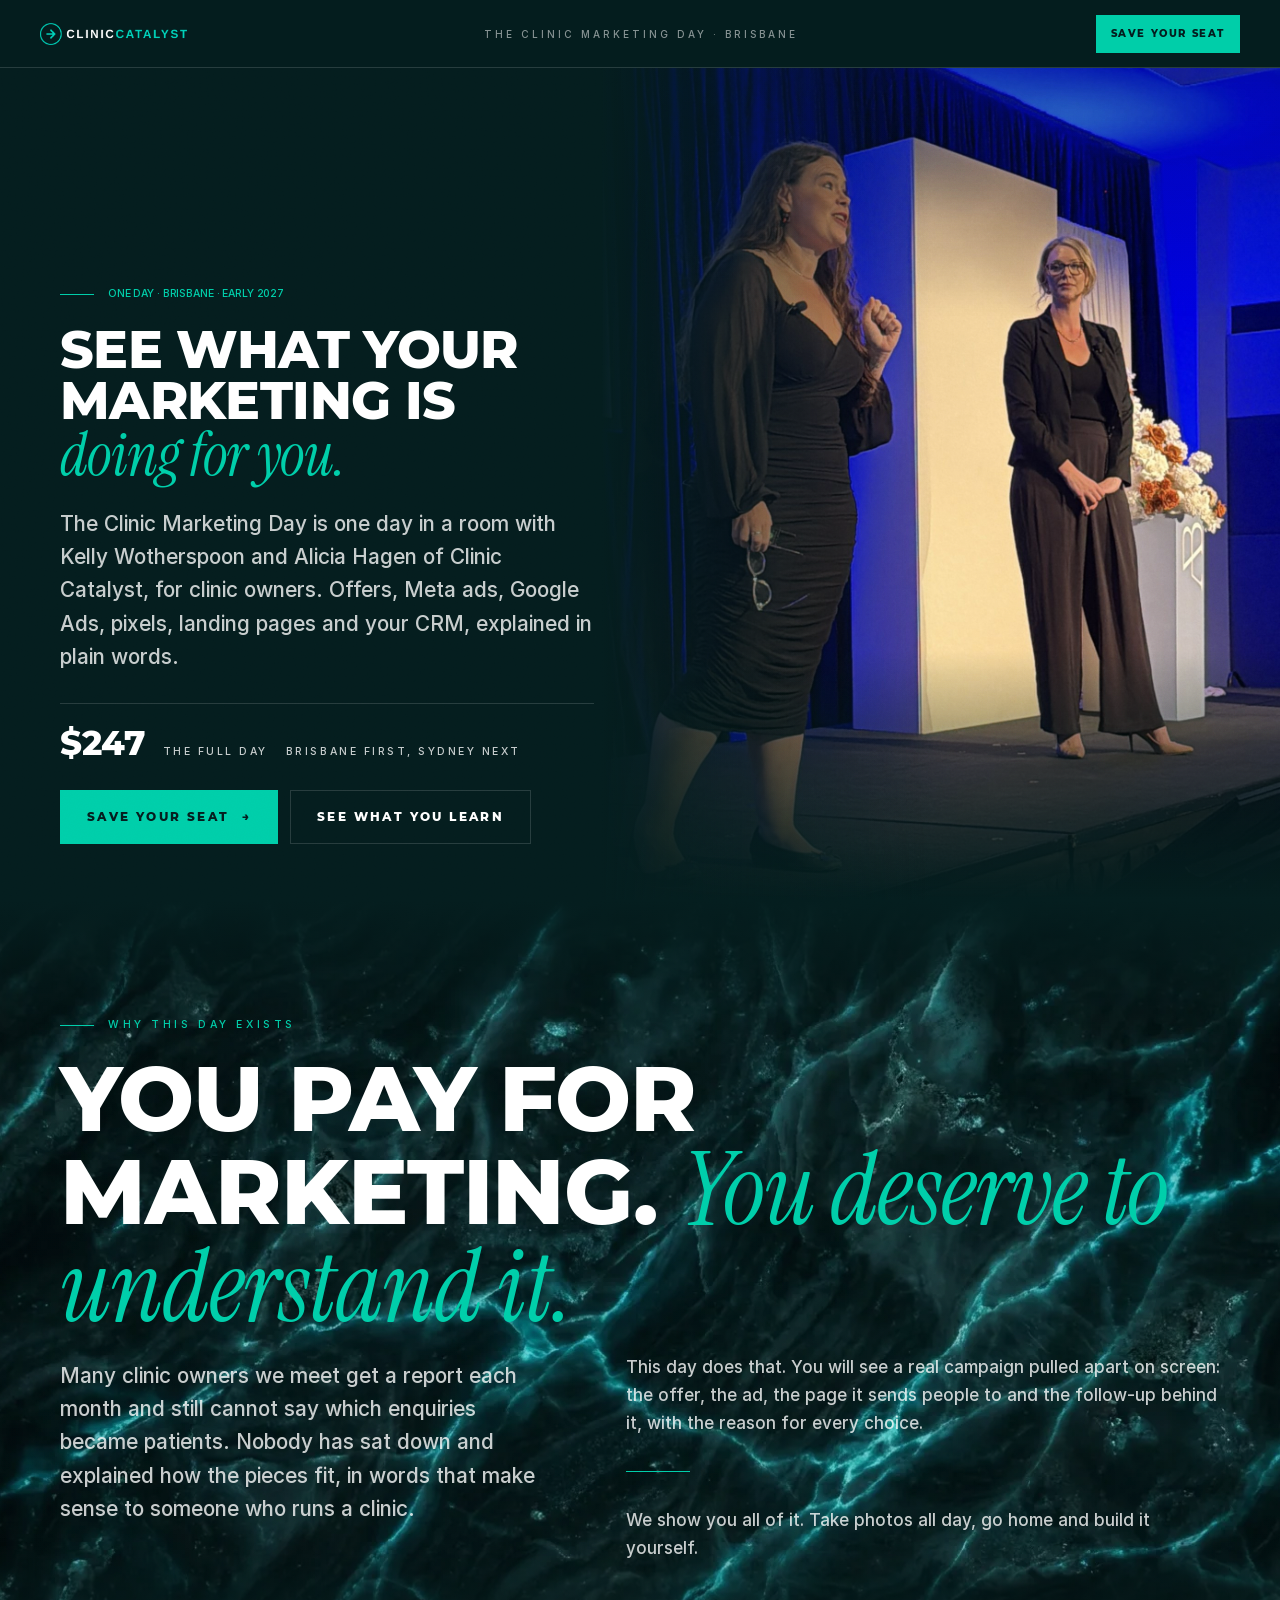
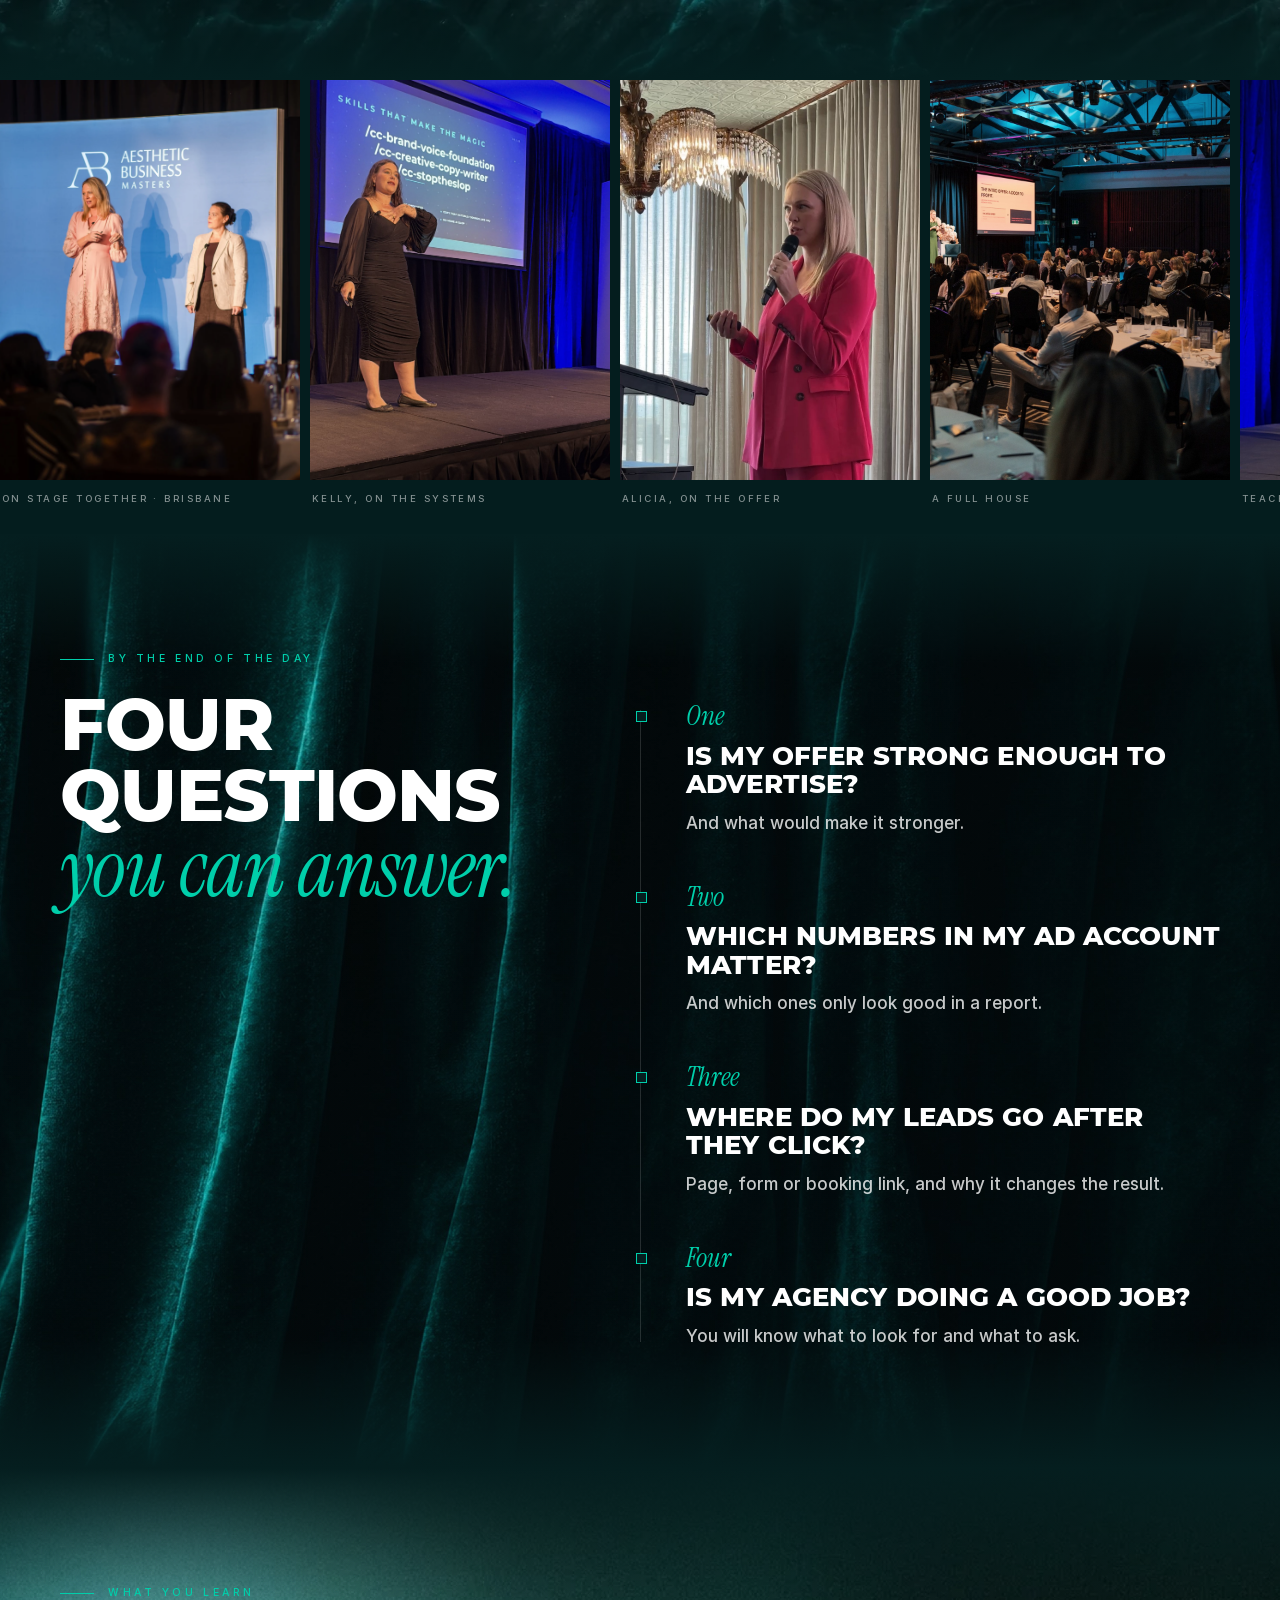
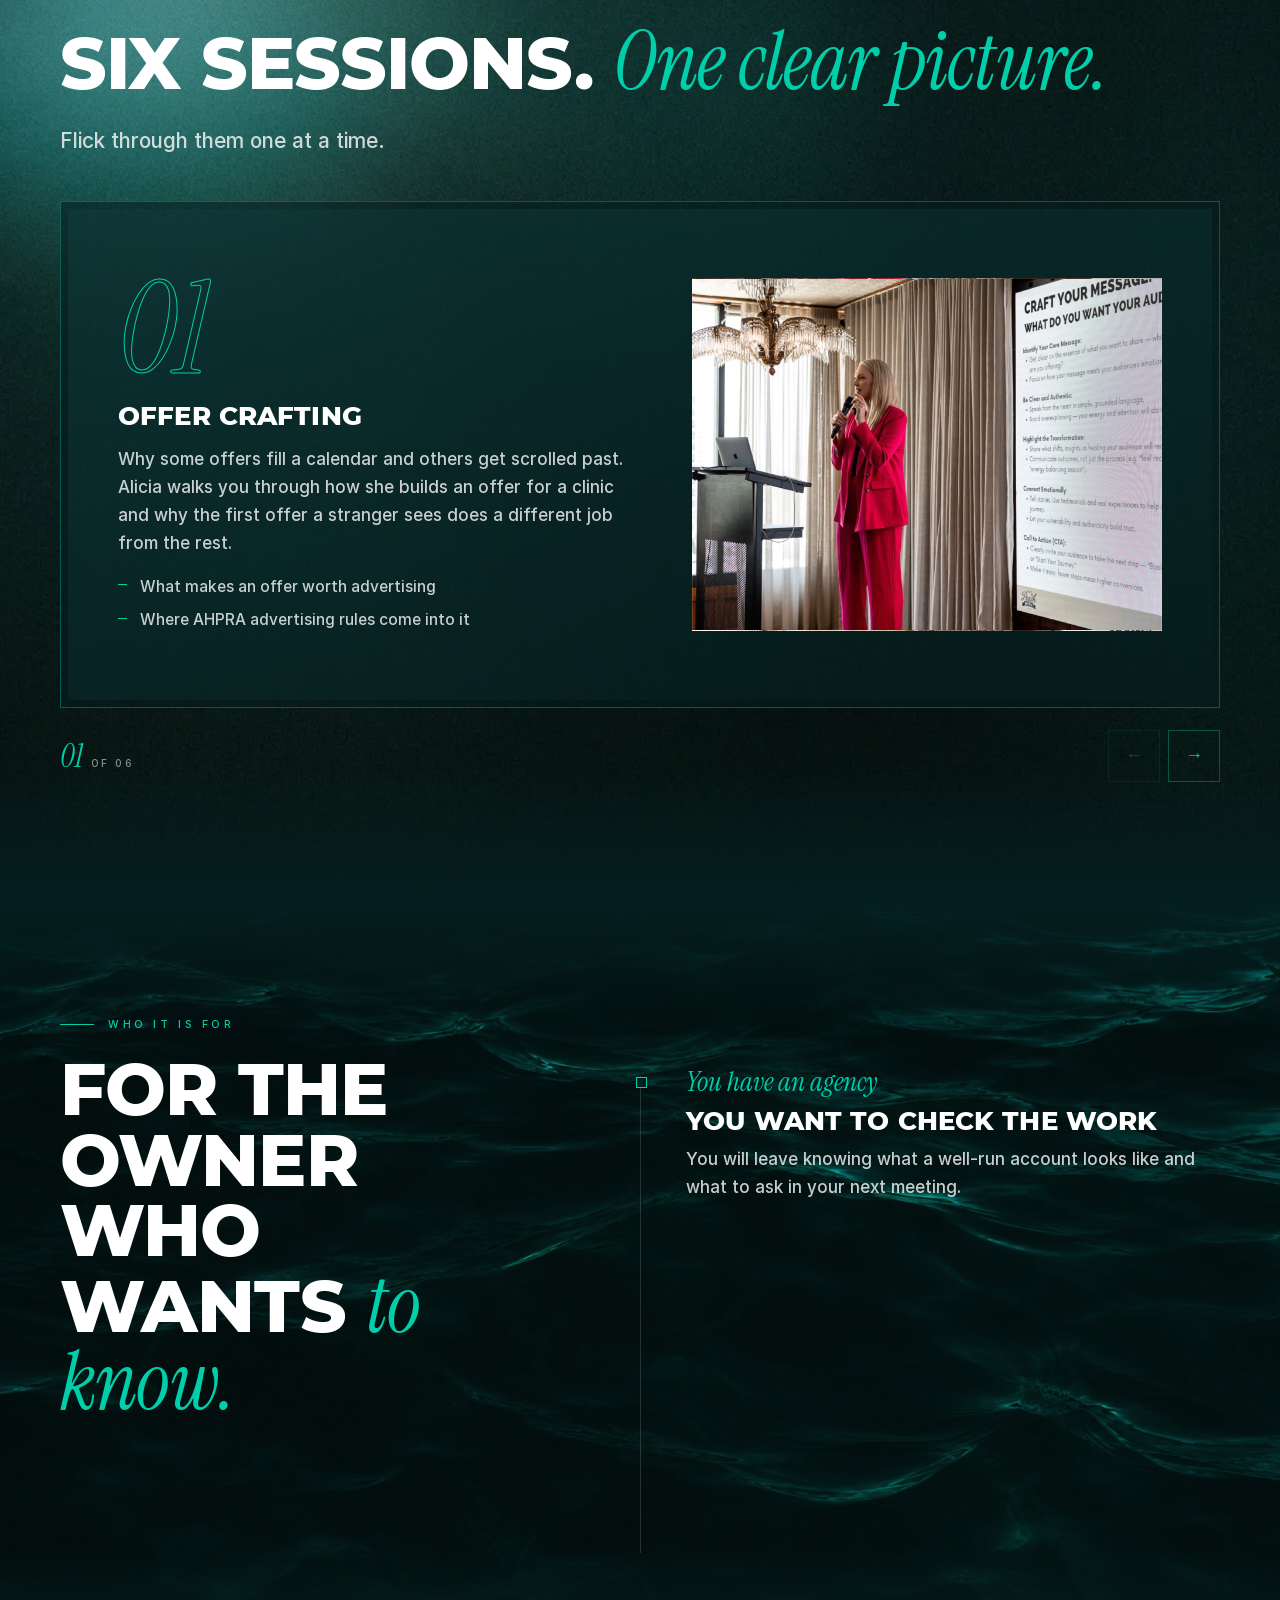
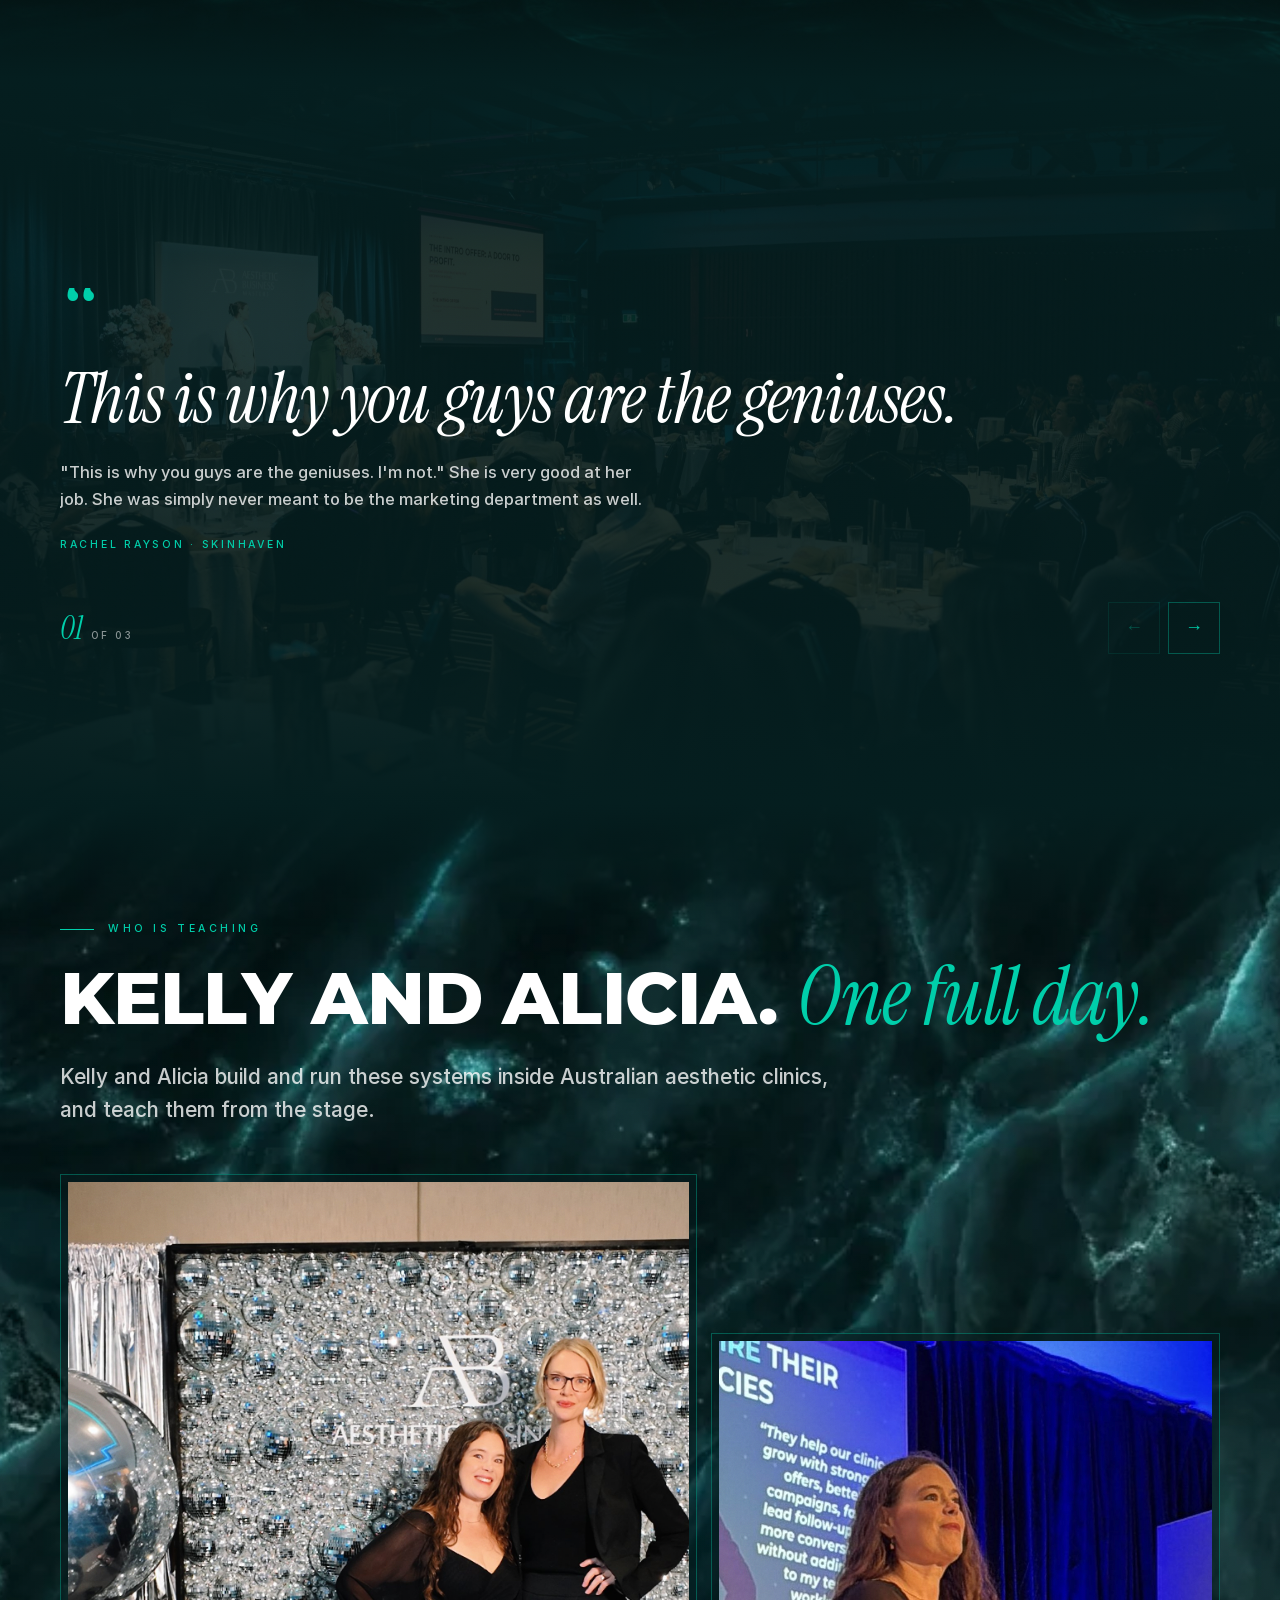
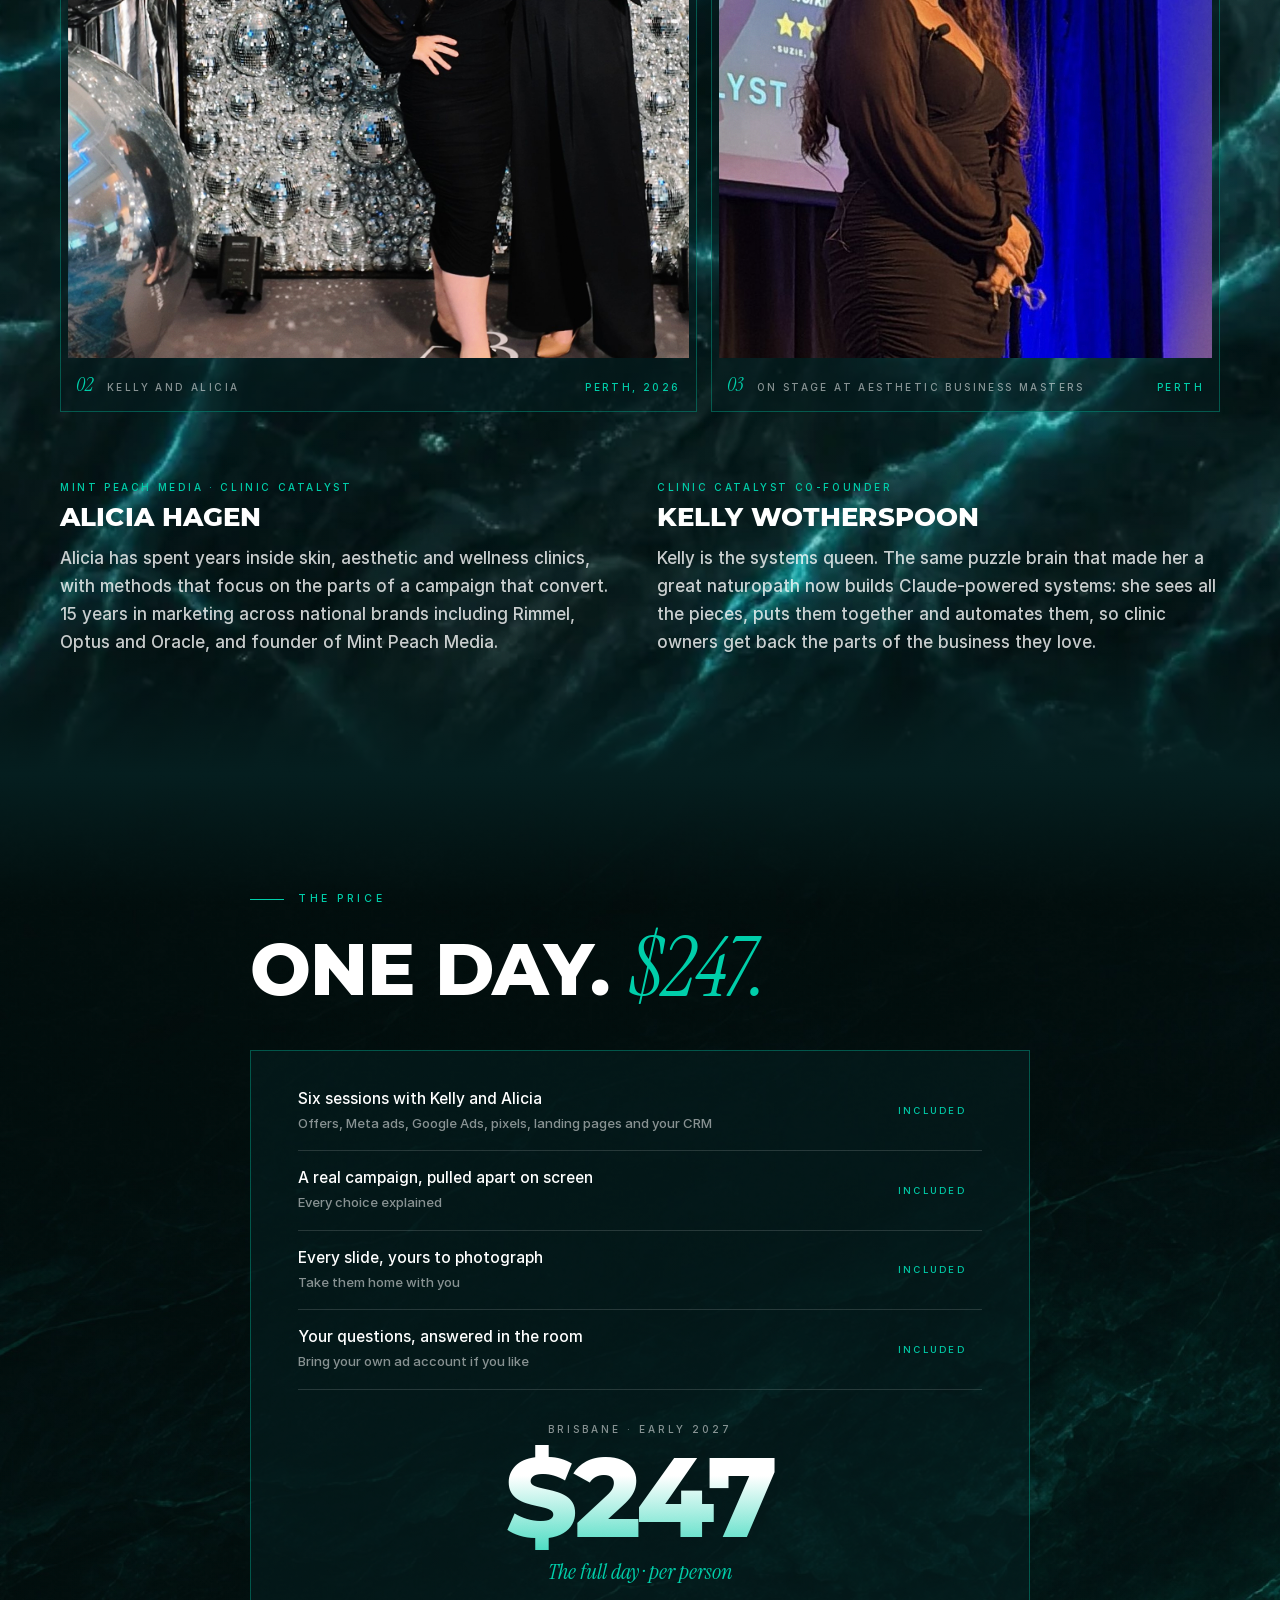
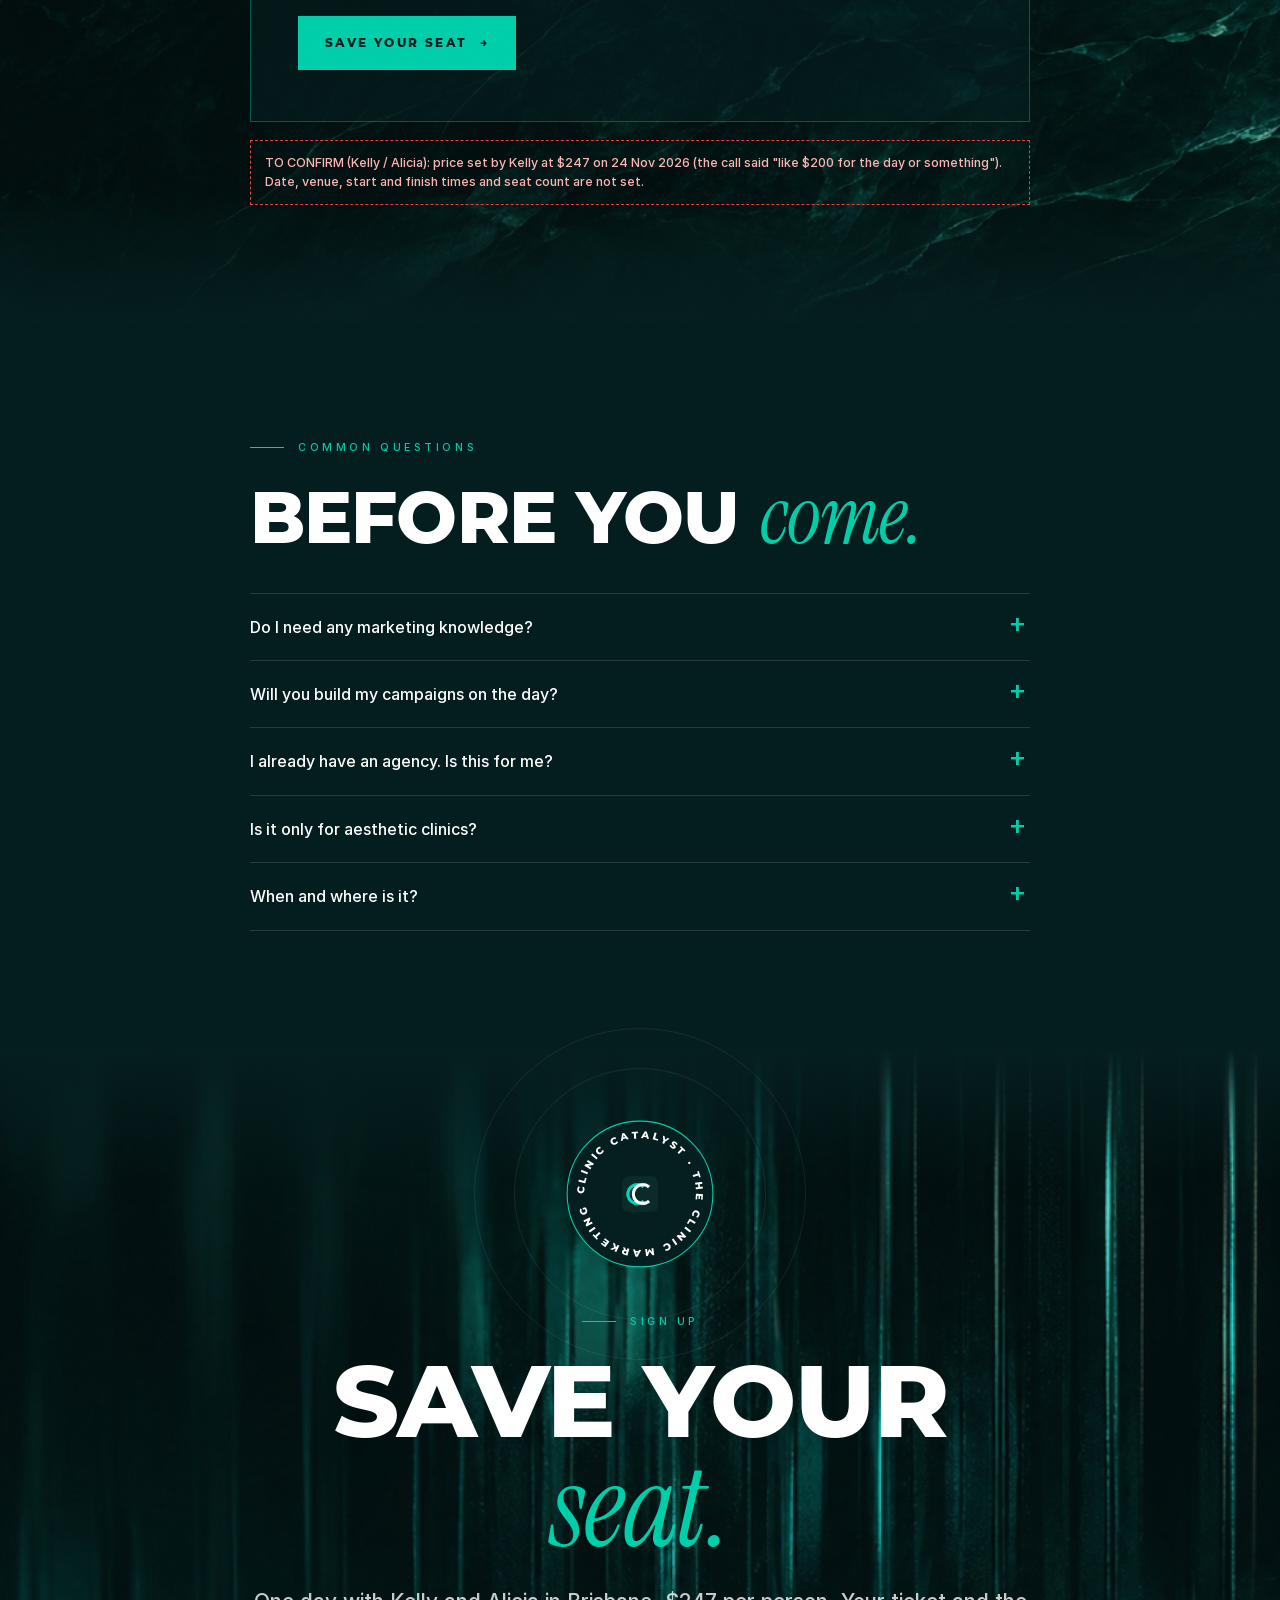
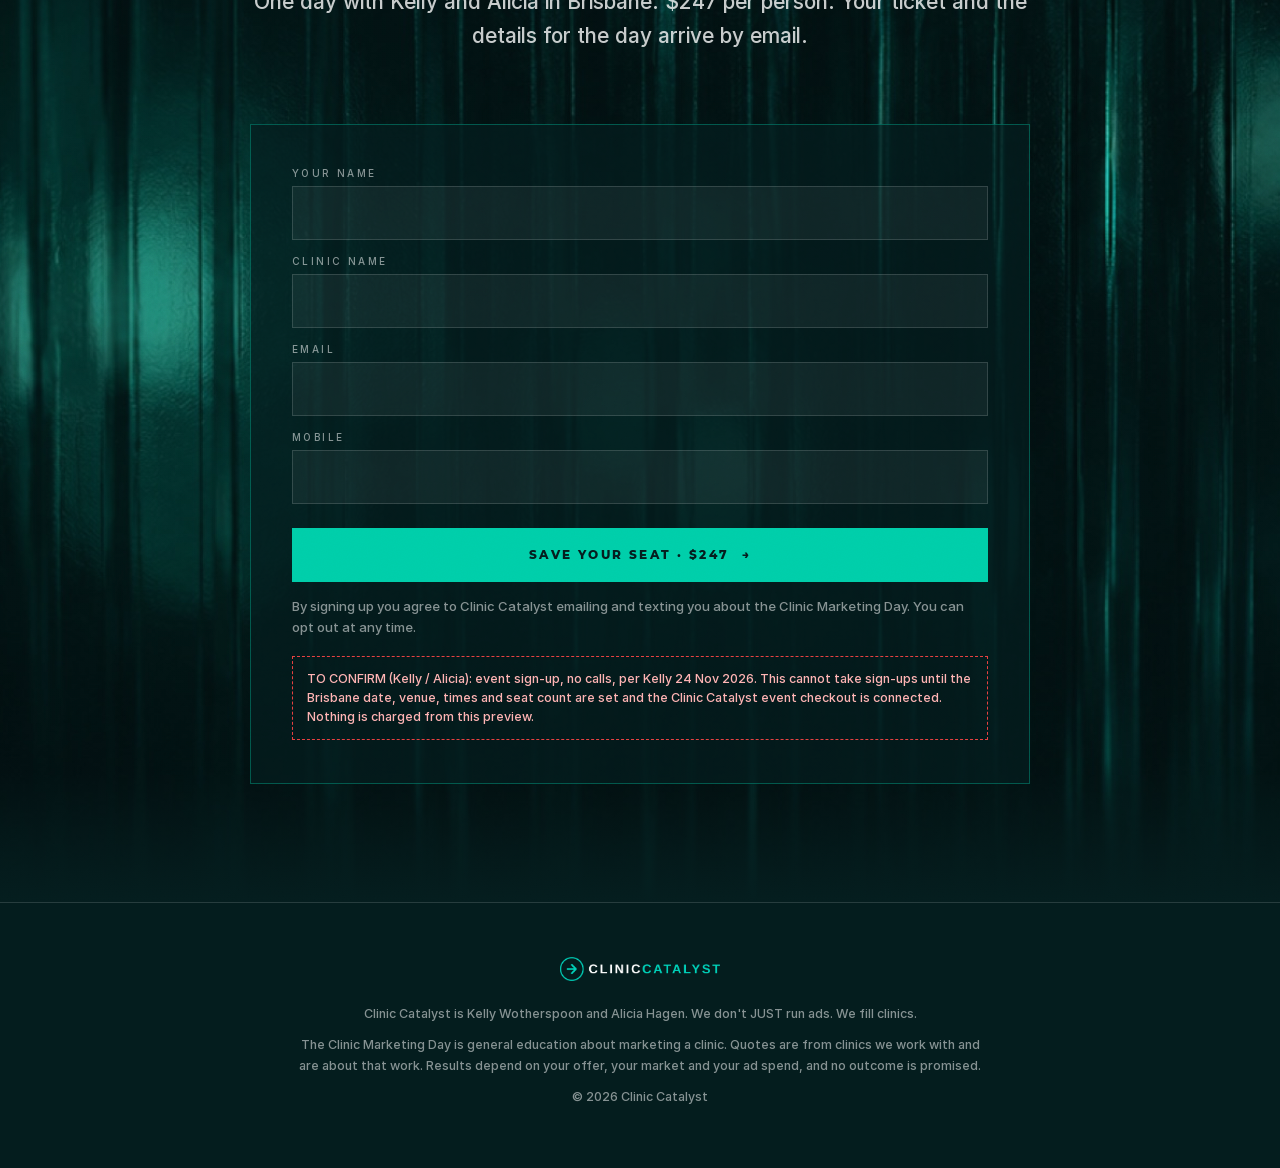
==== commit fe222e17: "Hero: both presenters on stage, words in their own panel Co-Authored-By: Claude Fable 5.2 <noreply@a" ====
--- a/workshop/index.html
+++ b/workshop/index.html
@@ -20,8 +20,8 @@
 
 <main>
 
-<section class="film grain" id="top">
-  <div class="bg" style="background-image:url(../media/perth-stage-teaching.jpg);background-position:50% 24%" role="img" aria-label="Kelly Wotherspoon and Alicia Hagen on stage at Aesthetic Business Masters in Perth"></div>
+<section class="film wide grain" id="top">
+  <div class="bg" style="background-image:url(../media/perth-stage-teaching.jpg);background-position:50% 22%" role="img" aria-label="Kelly Wotherspoon and Alicia Hagen on stage at Aesthetic Business Masters in Perth"></div>
   <div class="veil"></div>
   <div class="wrap">
     <div>
@@ -33,10 +33,6 @@
         <a class="btn" href="#seat">Save your seat <span class="arr">&rarr;</span></a>
         <a class="btn ghost" href="#learn">See what you learn</a>
       </div>
-    </div>
-    <div class="plate tall reel rv d2">
-      <video src="../media/video/perth-stage.mp4" poster="../media/video/perth-stage-poster.jpg" autoplay muted loop playsinline aria-label="Kelly Wotherspoon teaching on stage in Perth"></video>
-      <div class="cap"><b>01</b><span>Kelly, teaching</span><span>Perth</span></div>
     </div>
   </div>
 </section>
--- a/media/cinema.css
+++ b/media/cinema.css
@@ -70,6 +70,7 @@
 .price{display:flex;flex-wrap:wrap;align-items:baseline;gap:6px 18px;margin-top:30px;padding-top:22px;border-top:1px solid var(--hair);font:600 10.5px/1.5 var(--body);letter-spacing:.24em;text-transform:uppercase;color:var(--soft)}
 .price strong{font:800 2.1rem/1 var(--disp);letter-spacing:-.01em;color:var(--white)}
 @keyframes ken{from{transform:scale(1) translate3d(0,0,0)}to{transform:scale(1.13) translate3d(-1.5%,-1.5%,0)}}
+.film video.bg{width:100%;object-fit:cover;object-position:50% 35%;animation:none}
 /* title resolves out of soft focus, the way The Vault's title does */
 .focus{animation:focus 2.2s cubic-bezier(.2,.7,.2,1) both}
 .focus.b{animation-delay:.35s}.focus.c{animation-delay:.7s}
@@ -85,6 +86,7 @@
 .plate .cap b{font:400 1.25rem/1 var(--serif);font-style:italic;color:var(--teal);letter-spacing:0;text-transform:none}
 .plate .cap span:last-child{margin-left:auto;color:var(--teal);text-align:right}
 .reel{margin-top:44px}
+.film .credit{position:absolute;right:var(--pad);bottom:20px;font:600 9.5px/1.4 var(--body);letter-spacing:.26em;text-transform:uppercase;color:var(--mute);display:none}
 
 /* filmstrip */
 .strip{padding:0 0 10px;background:var(--ink)}
@@ -268,6 +270,13 @@
   h1{font-size:clamp(3.6rem,5.5vw,5.6rem)}
   .film .wrap{display:grid;grid-template-columns:1.5fr .78fr;gap:64px;align-items:end;padding-top:80px;padding-bottom:70px}
   .film .bg{inset:-4%;height:auto}
+  .film video.bg{inset:0;width:100%;height:100%}
+  .film.wide .wrap{grid-template-columns:minmax(0,46%);min-height:calc(100svh - var(--bar) - 150px);align-content:end}
+  .film.wide .bg{inset:0 0 0 46%;height:auto;background-position:50% 20%;transform-origin:100% 40%;animation-name:kenw}
+  @keyframes kenw{from{transform:scale(1)}to{transform:scale(1.05)}}
+  .film.wide .veil{inset:0 0 0 32%;height:auto;background:linear-gradient(90deg,var(--ink) 0%,var(--ink) 22%,rgba(4,29,30,.55) 36%,rgba(4,29,30,0) 60%),linear-gradient(180deg,rgba(4,29,30,.25) 0%,rgba(4,29,30,0) 30%,rgba(4,29,30,0) 70%,var(--ink) 100%)}
+  .film.wide h1{font-size:clamp(2.9rem,4.1vw,3.9rem)}
+  .film.wide .wrap{padding-top:64px;padding-bottom:56px}
   .film .veil{inset:0;height:auto;background:linear-gradient(90deg,rgba(4,29,30,.93) 0%,rgba(4,29,30,.78) 46%,rgba(4,29,30,.35) 100%),linear-gradient(180deg,rgba(4,29,30,.25) 0%,rgba(4,29,30,0) 40%,var(--ink) 100%)}
   .reel{margin-top:0}
   .card .in{grid-template-columns:1.05fr .95fr;gap:54px;padding:54px 50px;align-items:center}
